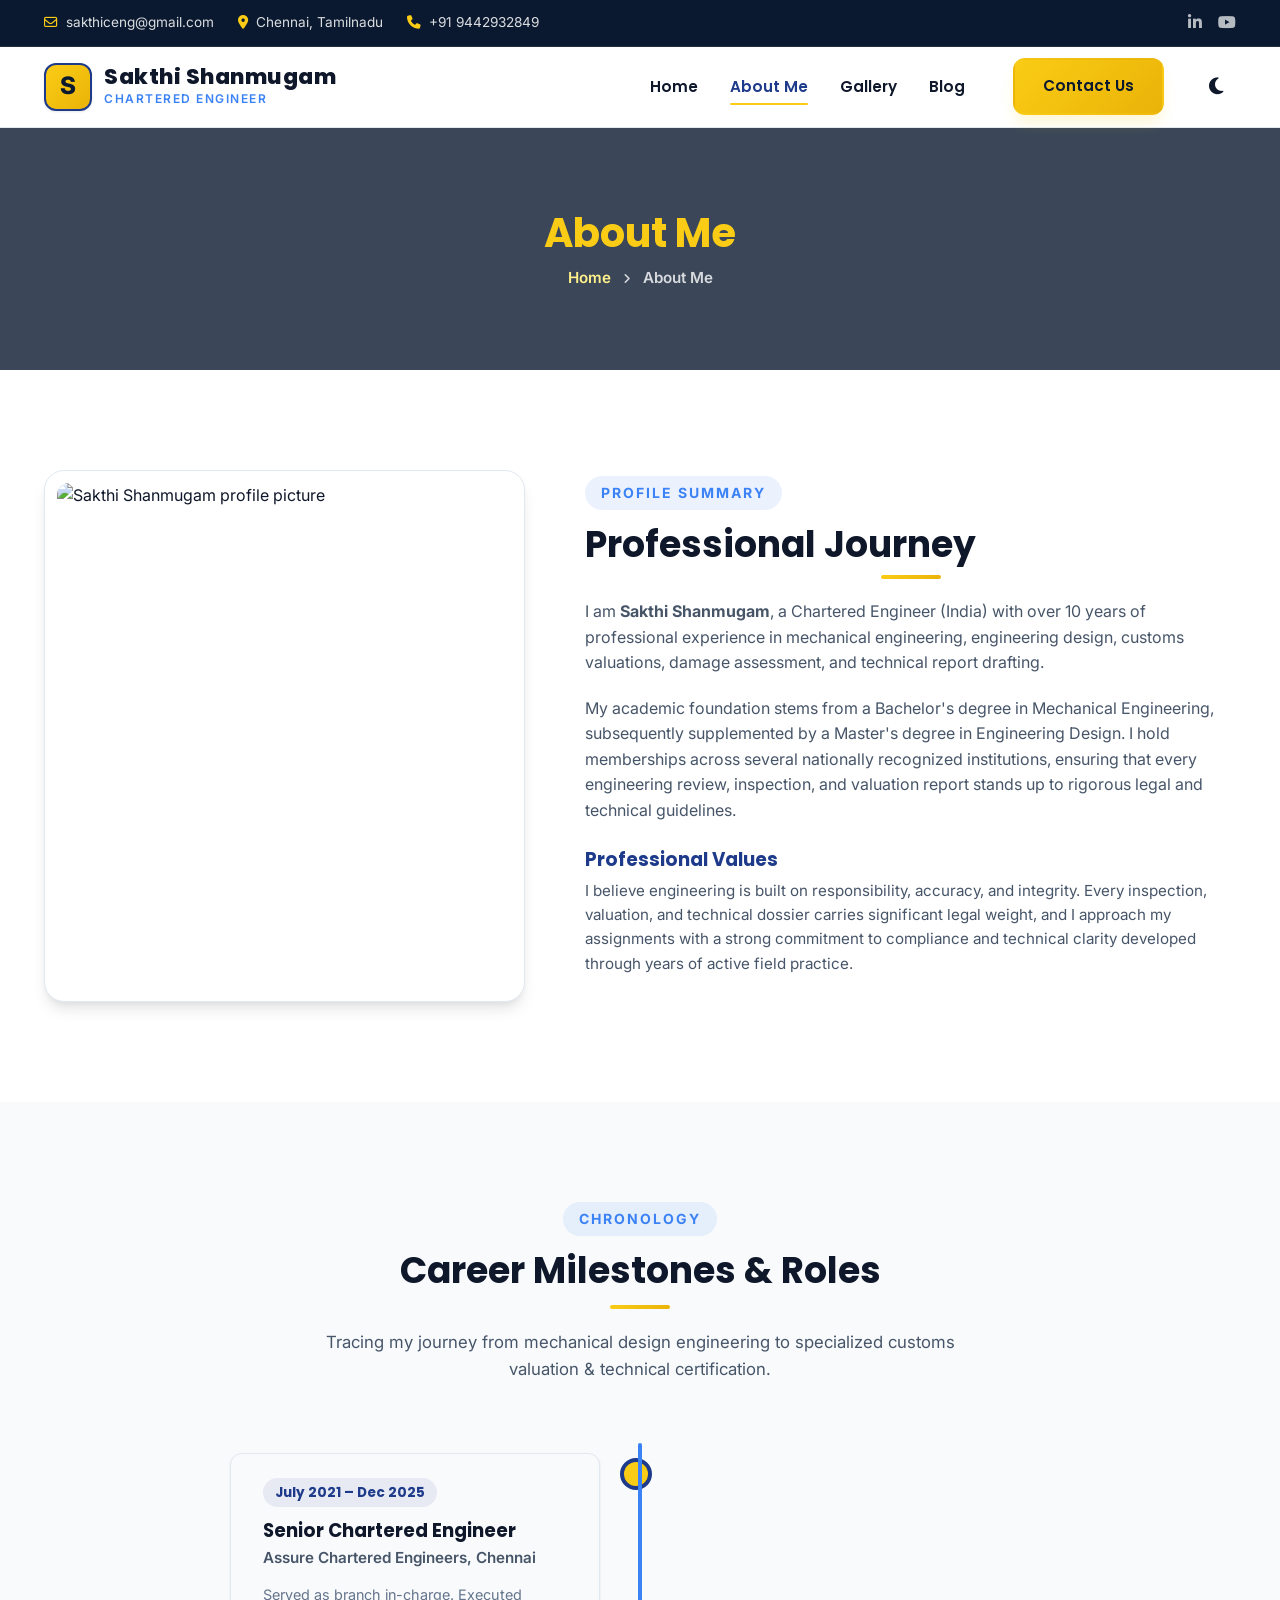
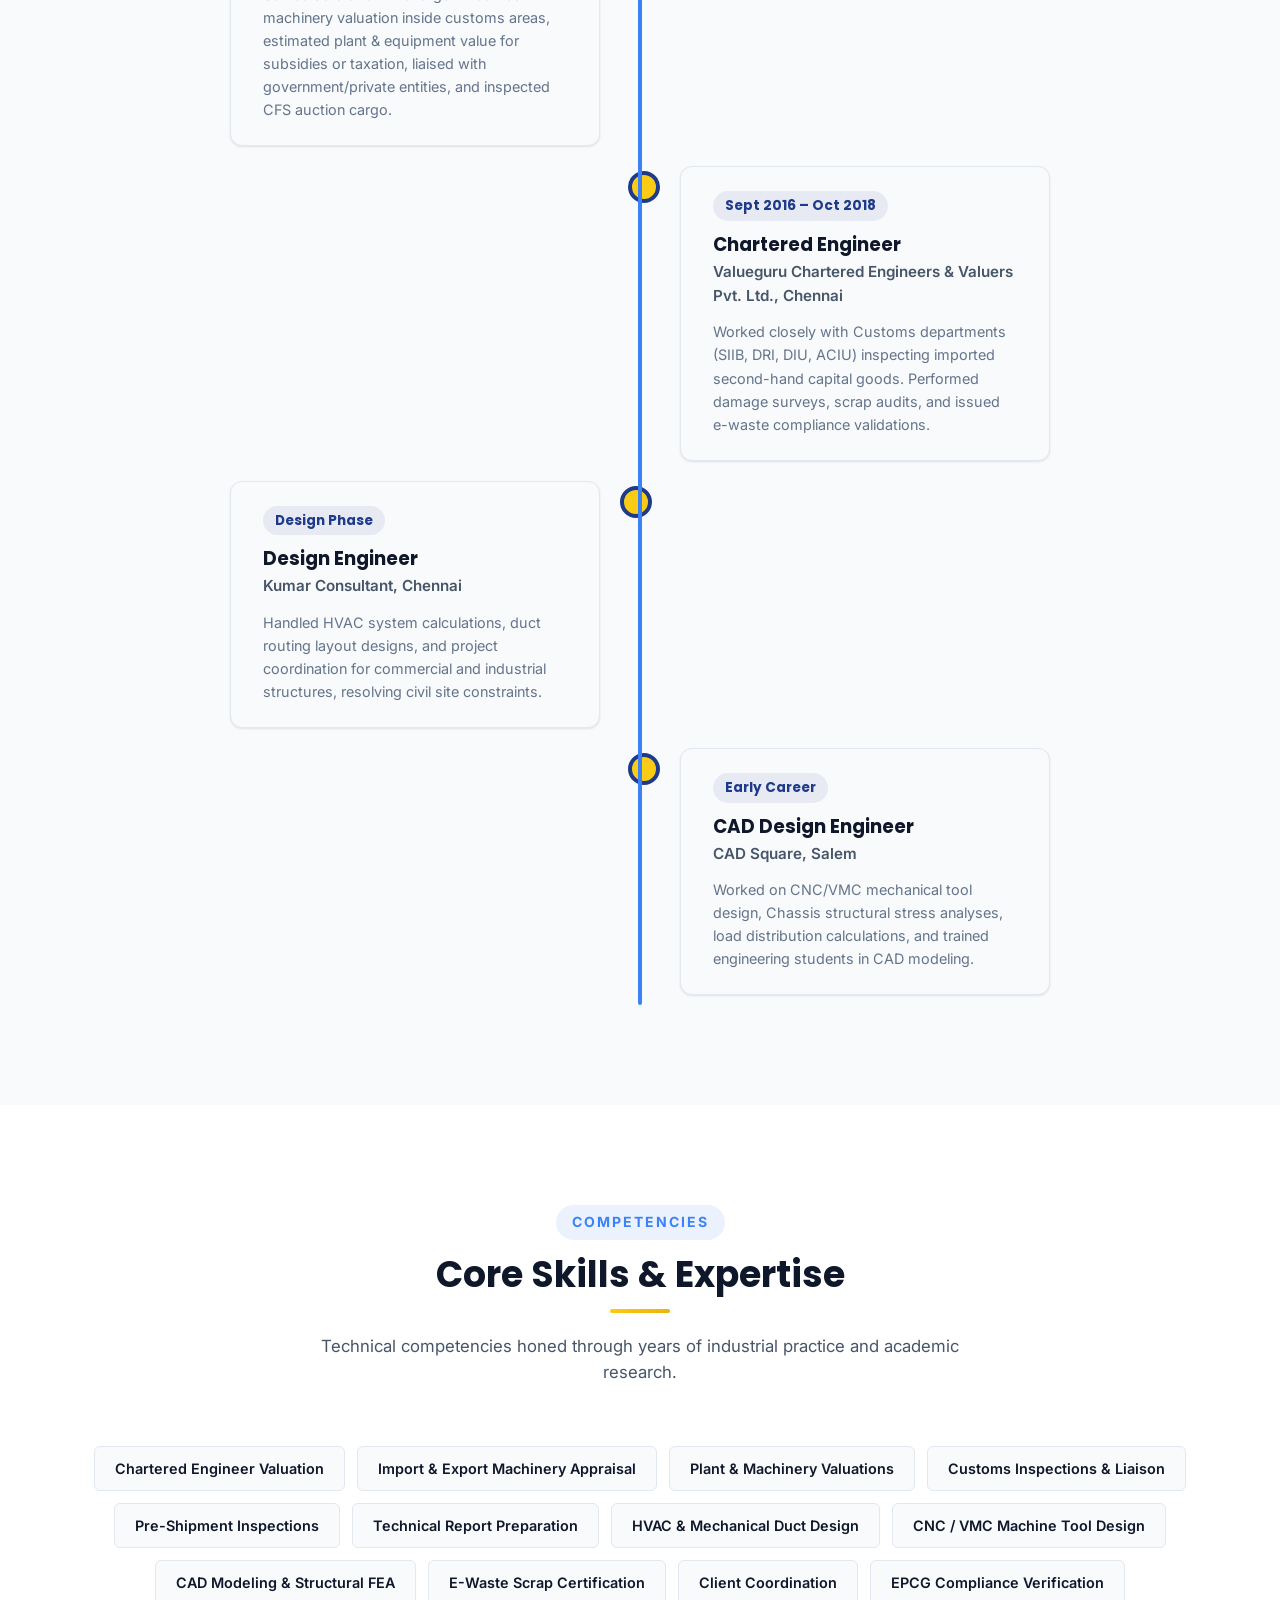
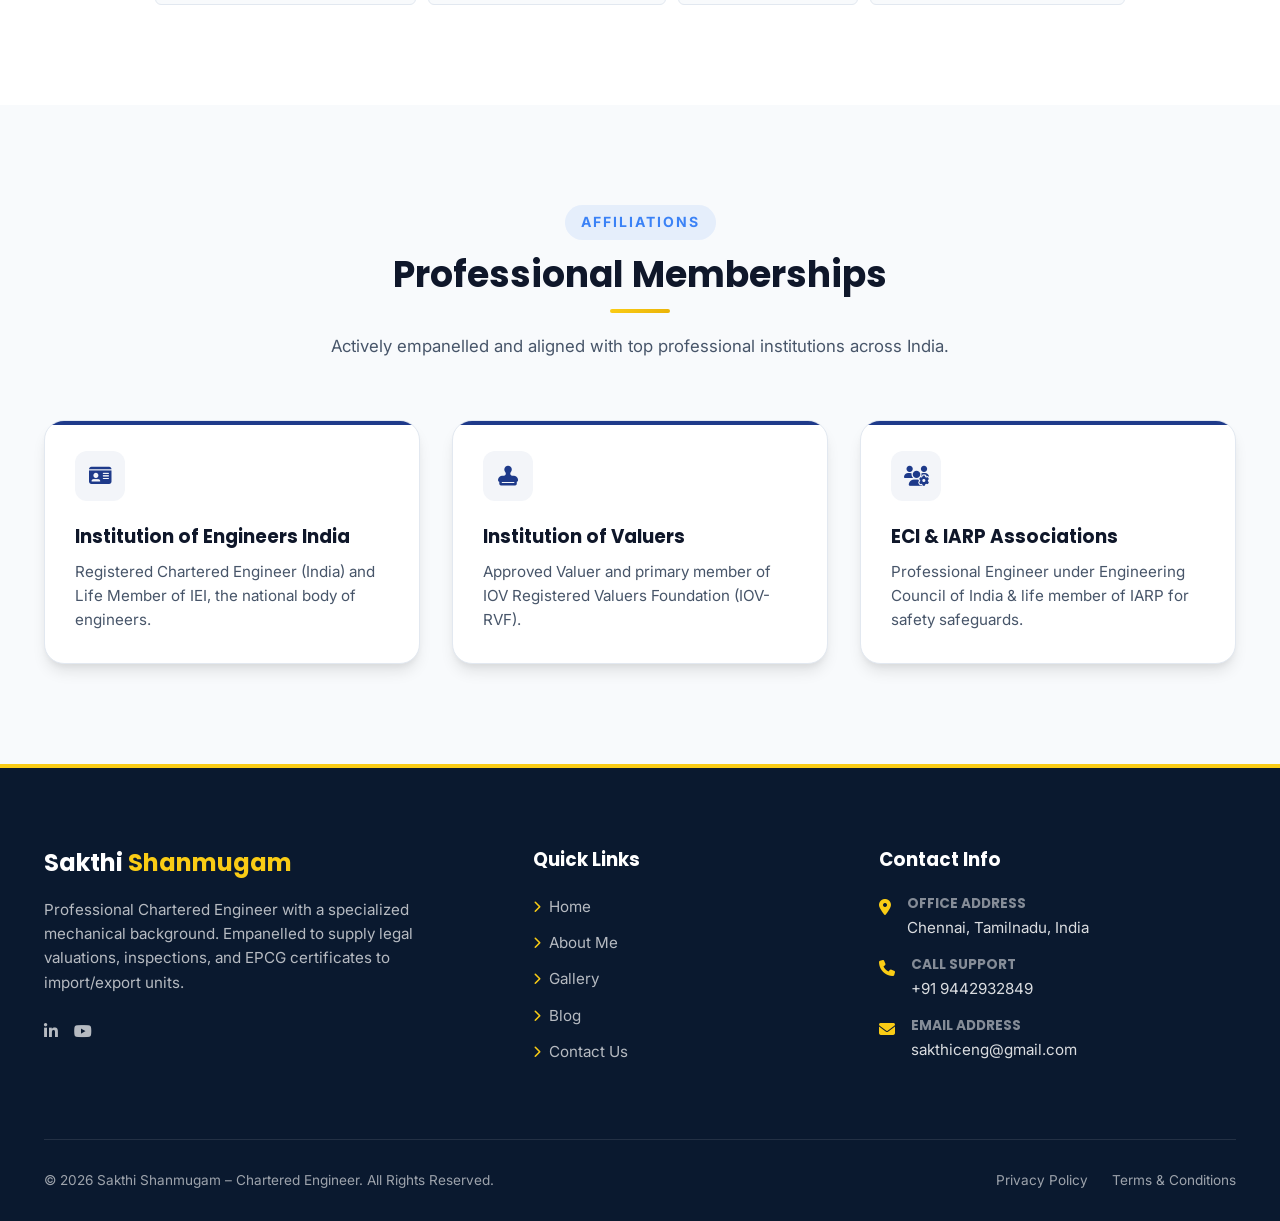
==== about.html @ da9d131b "Add files via upload" ====
<!DOCTYPE html>
<html lang="en">
<head>
    <meta charset="UTF-8">
    <meta name="viewport" content="width=device-width, initial-scale=1.0">
    <title>About Me - Sakthi Shanmugam | Chartered Engineer in Chennai</title>
    
    <!-- SEO Meta Tags -->
    <meta name="description" content="Learn more about Sakthi Shanmugam, a certified Chartered Engineer (India) in Chennai with over 10 years of experience in Mechanical Engineering, HVAC Design, and Machinery Valuations.">
    <meta name="keywords" content="Sakthi Shanmugam, Chartered Engineer Chennai, Valueguru Engineers, Assure Chartered Engineers, Machinery Valuation Profile">
    
    <!-- Google Fonts -->
    <link rel="preconnect" href="https://fonts.googleapis.com">
    <link rel="preconnect" href="https://fonts.gstatic.com" crossorigin>
    <link href="https://fonts.googleapis.com/css2?family=Inter:wght@300;400;500;600;700&family=Poppins:wght@400;500;600;700;800&display=swap" rel="stylesheet">
    
    <!-- FontAwesome -->
    <link rel="stylesheet" href="https://cdnjs.cloudflare.com/ajax/libs/font-awesome/6.4.0/css/all.min.css">
    
    <!-- Custom CSS -->
    <link rel="stylesheet" href="styles.css">    
    <!-- Theme Initializer (Prevents theme flashing on load) -->
    <script>
        (function() {
            const storedTheme = localStorage.getItem('theme') || (window.matchMedia('(prefers-color-scheme: dark)').matches ? 'dark' : 'light');
            document.documentElement.setAttribute('data-theme', storedTheme);
        })();
    </script>
</head>
<body>

    <!-- Header Top Info Bar -->
    <header class="header-top">
        <div class="container">
            <div class="top-info">
                <div class="top-info-item">
                    <i class="fa-regular fa-envelope"></i>
                    <a href="mailto:sakthiceng@gmail.com">sakthiceng@gmail.com</a>
                </div>
                <div class="top-info-item">
                    <i class="fa-solid fa-location-dot"></i>
                    <span>Chennai, Tamilnadu</span>
                </div>
                <div class="top-info-item">
                    <i class="fa-solid fa-phone"></i>
                    <a href="tel:+919442932849">+91 9442932849</a>
                </div>
            </div>
            <div class="top-social">
                <a href="#" class="top-social-link" aria-label="LinkedIn"><i class="fa-brands fa-linkedin-in"></i></a>
                <a href="#" class="top-social-link" aria-label="YouTube"><i class="fa-brands fa-youtube"></i></a>
            </div>
        </div>
    </header>

    <!-- Main Navigation Bar -->
    <nav class="navbar" id="navbar">
        <div class="container">
            <a href="index.html" class="logo">
                <div class="logo-icon-box">S</div>
                <div class="logo-text-group">
                    <span class="logo-text">Sakthi Shanmugam</span>
                    <span class="logo-sub">Chartered Engineer</span>
                </div>
            </a>
            
            <ul class="nav-menu">
                <li><a href="index.html" class="nav-link">Home</a></li>
                <li><a href="about.html" class="nav-link active">About Me</a></li>
                <li><a href="gallery.html" class="nav-link">Gallery</a></li>
                <li><a href="blog.html" class="nav-link">Blog</a></li>
                <li class="nav-cta"><a href="contact.html" class="btn btn-accent">Contact Us</a></li>
                <li>
                    <button class="theme-toggle-btn" aria-label="Toggle Theme">
                        <i class="fa-solid fa-moon"></i>
                    </button>
                </li>
            </ul>
            
            <button class="mobile-toggle" aria-label="Toggle Menu">
                <i class="fa-solid fa-bars"></i>
            </button>
        </div>
    </nav>

    <!-- Drawer Backdrop for Mobile Drawer Menu -->
    <div class="drawer-backdrop"></div>

    <!-- Mobile Drawer Menu Navigation -->
    <div class="mobile-nav-drawer">
        <div class="drawer-header">
            <div class="logo">
                <div class="logo-icon-box">S</div>
                <span class="logo-text">Sakthi</span>
            </div>
            <div style="display: flex; gap: 12px; align-items: center;">
                <button class="theme-toggle-btn" aria-label="Toggle Theme">
                    <i class="fa-solid fa-moon"></i>
                </button>
                <button class="drawer-close"><i class="fa-solid fa-xmark"></i></button>
            </div>
        </div>
        <ul class="mobile-menu-links">
            <li><a href="index.html" class="mobile-nav-link">Home</a></li>
            <li><a href="about.html" class="mobile-nav-link active">About Me</a></li>
            <li><a href="gallery.html" class="mobile-nav-link">Gallery</a></li>
            <li><a href="blog.html" class="mobile-nav-link">Blog</a></li>
        </ul>
        <div class="drawer-cta">
            <a href="contact.html" class="btn btn-accent" style="width: 100%;">Contact Us</a>
        </div>
    </div>

    <!-- Inner Page Header Banner -->
    <div class="breadcumb-area" style="background-image: linear-gradient(rgba(10, 25, 47, 0.8), rgba(10, 25, 47, 0.8)), url('https://balamurugan.in/new/wp-content/uploads/2026/04/Banner.png'); padding: 80px 0; background-size: cover; background-position: center; text-align: center; color: var(--color-bg-white);">
        <div class="container">
            <h2 style="font-size: 2.5rem; font-family: var(--font-heading); margin-bottom: 8px; color: var(--color-accent);">About Me</h2>
            <div class="breadcumb-inner" style="font-size: 0.95rem; font-weight: 600; color: rgba(255, 255, 255, 0.8);">
                <a href="index.html" style="color: var(--color-accent-light);">Home</a>
                <i class="fa-solid fa-angle-right" style="margin: 0 8px; font-size: 0.75rem;"></i>
                <span>About Me</span>
            </div>
        </div>
    </div>

    <!-- Detailed Intro Profile Section -->
    <section class="section">
        <div class="container">
            <div class="about-intro-grid">
                <div class="about-intro-image-frame reveal">
                    <img src="https://balamurugan.in/new/wp-content/uploads/2025/12/Sakthi-Shanmugan-Chartered-Engineer-About-Me.png" alt="Sakthi Shanmugam profile picture">
                </div>
                <div class="about-intro-content reveal reveal-delay-2">
                    <span class="section-subtitle">Profile Summary</span>
                    <h2 class="section-title" style="text-align: left; margin-left: 0; padding-bottom: 12px;">Professional Journey</h2>
                    <p>I am <strong>Sakthi Shanmugam</strong>, a Chartered Engineer (India) with over 10 years of professional experience in mechanical engineering, engineering design, customs valuations, damage assessment, and technical report drafting.</p>
                    <p>My academic foundation stems from a Bachelor's degree in Mechanical Engineering, subsequently supplemented by a Master's degree in Engineering Design. I hold memberships across several nationally recognized institutions, ensuring that every engineering review, inspection, and valuation report stands up to rigorous legal and technical guidelines.</p>
                    
                    <div style="margin-top: 24px;">
                        <h4 style="font-size: 1.15rem; color: var(--color-primary); margin-bottom: 8px;">Professional Values</h4>
                        <p style="font-size: 0.95rem; color: var(--color-text-muted);">I believe engineering is built on responsibility, accuracy, and integrity. Every inspection, valuation, and technical dossier carries significant legal weight, and I approach my assignments with a strong commitment to compliance and technical clarity developed through years of active field practice.</p>
                    </div>
                </div>
            </div>
        </div>
    </section>

    <!-- Professional Career Timeline -->
    <section class="section section-bg-light">
        <div class="container">
            <div class="section-header reveal">
                <span class="section-subtitle">Chronology</span>
                <h2 class="section-title">Career Milestones & Roles</h2>
                <p class="section-desc">Tracing my journey from mechanical design engineering to specialized customs valuation & technical certification.</p>
            </div>

            <div class="timeline">
                <!-- Timeline Item 1 -->
                <div class="timeline-item timeline-left reveal">
                    <div class="timeline-content">
                        <span class="timeline-date">July 2021 – Dec 2025</span>
                        <h3 class="timeline-role">Senior Chartered Engineer</h3>
                        <div class="timeline-company">Assure Chartered Engineers, Chennai</div>
                        <p class="timeline-desc">Served as branch in-charge. Executed machinery valuation inside customs areas, estimated plant & equipment value for subsidies or taxation, liaised with government/private entities, and inspected CFS auction cargo.</p>
                    </div>
                </div>

                <!-- Timeline Item 2 -->
                <div class="timeline-item timeline-right reveal reveal-delay-1">
                    <div class="timeline-content">
                        <span class="timeline-date">Sept 2016 – Oct 2018</span>
                        <h3 class="timeline-role">Chartered Engineer</h3>
                        <div class="timeline-company">Valueguru Chartered Engineers & Valuers Pvt. Ltd., Chennai</div>
                        <p class="timeline-desc">Worked closely with Customs departments (SIIB, DRI, DIU, ACIU) inspecting imported second-hand capital goods. Performed damage surveys, scrap audits, and issued e-waste compliance validations.</p>
                    </div>
                </div>

                <!-- Timeline Item 3 -->
                <div class="timeline-item timeline-left reveal reveal-delay-2">
                    <div class="timeline-content">
                        <span class="timeline-date">Design Phase</span>
                        <h3 class="timeline-role">Design Engineer</h3>
                        <div class="timeline-company">Kumar Consultant, Chennai</div>
                        <p class="timeline-desc">Handled HVAC system calculations, duct routing layout designs, and project coordination for commercial and industrial structures, resolving civil site constraints.</p>
                    </div>
                </div>

                <!-- Timeline Item 4 -->
                <div class="timeline-item timeline-right reveal reveal-delay-3">
                    <div class="timeline-content">
                        <span class="timeline-date">Early Career</span>
                        <h3 class="timeline-role">CAD Design Engineer</h3>
                        <div class="timeline-company">CAD Square, Salem</div>
                        <p class="timeline-desc">Worked on CNC/VMC mechanical tool design, Chassis structural stress analyses, load distribution calculations, and trained engineering students in CAD modeling.</p>
                    </div>
                </div>
            </div>
        </div>
    </section>

    <!-- Core Skills & Competencies -->
    <section class="section">
        <div class="container">
            <div class="section-header reveal">
                <span class="section-subtitle">Competencies</span>
                <h2 class="section-title">Core Skills & Expertise</h2>
                <p class="section-desc">Technical competencies honed through years of industrial practice and academic research.</p>
            </div>
            
            <div class="skills-grid reveal reveal-delay-1">
                <span class="skill-tag">Chartered Engineer Valuation</span>
                <span class="skill-tag">Import & Export Machinery Appraisal</span>
                <span class="skill-tag">Plant & Machinery Valuations</span>
                <span class="skill-tag">Customs Inspections & Liaison</span>
                <span class="skill-tag">Pre-Shipment Inspections</span>
                <span class="skill-tag">Technical Report Preparation</span>
                <span class="skill-tag">HVAC & Mechanical Duct Design</span>
                <span class="skill-tag">CNC / VMC Machine Tool Design</span>
                <span class="skill-tag">CAD Modeling & Structural FEA</span>
                <span class="skill-tag">E-Waste Scrap Certification</span>
                <span class="skill-tag">Client Coordination</span>
                <span class="skill-tag">EPCG Compliance Verification</span>
            </div>
        </div>
    </section>

    <!-- Memberships Section -->
    <section class="section section-bg-light">
        <div class="container">
            <div class="section-header reveal">
                <span class="section-subtitle">Affiliations</span>
                <h2 class="section-title">Professional Memberships</h2>
                <p class="section-desc">Actively empanelled and aligned with top professional institutions across India.</p>
            </div>

            <!-- Features Grid reused for memberships -->
            <div class="features-grid" style="margin-top: 0;">
                <div class="feature-card reveal" style="padding: 30px;">
                    <div class="feature-icon-box" style="width: 50px; height: 50px; font-size: 1.25rem;"><i class="fa-solid fa-id-card"></i></div>
                    <h3 class="feature-title" style="font-size: 1.15rem;">Institution of Engineers India</h3>
                    <p class="feature-desc">Registered Chartered Engineer (India) and Life Member of IEI, the national body of engineers.</p>
                </div>
                <div class="feature-card reveal reveal-delay-1" style="padding: 30px;">
                    <div class="feature-icon-box" style="width: 50px; height: 50px; font-size: 1.25rem;"><i class="fa-solid fa-stamp"></i></div>
                    <h3 class="feature-title" style="font-size: 1.15rem;">Institution of Valuers</h3>
                    <p class="feature-desc">Approved Valuer and primary member of IOV Registered Valuers Foundation (IOV-RVF).</p>
                </div>
                <div class="feature-card reveal reveal-delay-2" style="padding: 30px;">
                    <div class="feature-icon-box" style="width: 50px; height: 50px; font-size: 1.25rem;"><i class="fa-solid fa-users-gear"></i></div>
                    <h3 class="feature-title" style="font-size: 1.15rem;">ECI & IARP Associations</h3>
                    <p class="feature-desc">Professional Engineer under Engineering Council of India & life member of IARP for safety safeguards.</p>
                </div>
            </div>
        </div>
    </section>

    <!-- Footer -->
    <footer class="footer">
        <div class="container">
            <div class="footer-grid">
                <div class="footer-brand">
                    <h3>Sakthi <span>Shanmugam</span></h3>
                    <p>Professional Chartered Engineer with a specialized mechanical background. Empanelled to supply legal valuations, inspections, and EPCG certificates to import/export units.</p>
                    <div class="top-social">
                        <a href="#" class="top-social-link" aria-label="LinkedIn"><i class="fa-brands fa-linkedin-in"></i></a>
                        <a href="#" class="top-social-link" aria-label="YouTube"><i class="fa-brands fa-youtube"></i></a>
                    </div>
                </div>
                <div>
                    <h4 style="font-size: 1.15rem; color: var(--color-bg-white); margin-bottom: 24px;">Quick Links</h4>
                    <ul class="footer-links-list">
                        <li class="footer-link-item"><a href="index.html"><i class="fa-solid fa-chevron-right"></i> Home</a></li>
                        <li class="footer-link-item"><a href="about.html"><i class="fa-solid fa-chevron-right"></i> About Me</a></li>
                        <li class="footer-link-item"><a href="gallery.html"><i class="fa-solid fa-chevron-right"></i> Gallery</a></li>
                        <li class="footer-link-item"><a href="blog.html"><i class="fa-solid fa-chevron-right"></i> Blog</a></li>
                        <li class="footer-link-item"><a href="contact.html"><i class="fa-solid fa-chevron-right"></i> Contact Us</a></li>
                    </ul>
                </div>
                <div>
                    <h4 style="font-size: 1.15rem; color: var(--color-bg-white); margin-bottom: 24px;">Contact Info</h4>
                    <div class="footer-contact-item">
                        <i class="fa-solid fa-location-dot"></i>
                        <div class="footer-contact-details">
                            <h5>Office Address</h5>
                            <p>Chennai, Tamilnadu, India</p>
                        </div>
                    </div>
                    <div class="footer-contact-item">
                        <i class="fa-solid fa-phone"></i>
                        <div class="footer-contact-details">
                            <h5>Call Support</h5>
                            <p>+91 9442932849</p>
                        </div>
                    </div>
                    <div class="footer-contact-item">
                        <i class="fa-solid fa-envelope"></i>
                        <div class="footer-contact-details">
                            <h5>Email Address</h5>
                            <p>sakthiceng@gmail.com</p>
                        </div>
                    </div>
                </div>
            </div>
            
            <div class="footer-bottom">
                <p>&copy; 2026 Sakthi Shanmugam – Chartered Engineer. All Rights Reserved.</p>
                <ul class="footer-bottom-links">
                    <li><a href="#">Privacy Policy</a></li>
                    <li><a href="#">Terms & Conditions</a></li>
                </ul>
            </div>
        </div>
    </footer>

    <!-- Script File -->
    <script src="script.js"></script>
</body>
</html>
---- styles.css ----
/* ==========================================================================
   Sakthi Shanmugam - Chartered Engineer Website Stylesheet
   ========================================================================== */

/* Design Tokens & CSS Variables */
:root {
    /* Colors */
    --color-primary-dark: #0a192f;   /* Deep trust blue */
    --color-primary: #1e3a8a;        /* Royal blue */
    --color-primary-light: #3b82f6;  /* Electric blue */
    --color-accent: #facc15;         /* Vibrant Yellow/Gold */
    --color-accent-dark: #eab308;    /* Dark Gold */
    --color-accent-light: #fef08a;   /* Light Yellow */
    --color-bg-white: #ffffff;
    --color-bg-light: #f8fafc;       /* Slate 50 */
    --color-bg-alt: #f1f5f9;         /* Slate 100 */
    --color-text-dark: #0f172a;      /* Slate 900 */
    --color-text-muted: #475569;     /* Slate 600 */
    --color-text-light: #64748b;     /* Slate 500 */
    --color-border: #e2e8f0;          /* Slate 200 */
    
    /* Gradients */
    --grad-primary: linear-gradient(135deg, var(--color-primary) 0%, var(--color-primary-dark) 100%);
    --grad-accent: linear-gradient(135deg, var(--color-accent) 0%, var(--color-accent-dark) 100%);
    --grad-blue-yellow: linear-gradient(135deg, var(--color-primary) 0%, var(--color-primary-light) 50%, var(--color-accent) 100%);
    --grad-glass: rgba(255, 255, 255, 0.9);
    
    /* Shadows */
    --shadow-sm: 0 1px 3px rgba(0,0,0,0.05), 0 1px 2px rgba(0,0,0,0.05);
    --shadow-md: 0 4px 6px -1px rgba(0,0,0,0.08), 0 2px 4px -1px rgba(0,0,0,0.04);
    --shadow-lg: 0 10px 15px -3px rgba(0,0,0,0.1), 0 4px 6px -2px rgba(0,0,0,0.05);
    --shadow-xl: 0 20px 25px -5px rgba(0,0,0,0.1), 0 10px 10px -5px rgba(0,0,0,0.04);
    --shadow-accent: 0 10px 15px -3px rgba(250, 204, 21, 0.2);

    /* Fonts */
    --font-heading: 'Poppins', sans-serif;
    --font-body: 'Inter', sans-serif;
    
    /* Transitions */
    --transition-fast: 0.2s cubic-bezier(0.4, 0, 0.2, 1);
    --transition-normal: 0.3s cubic-bezier(0.4, 0, 0.2, 1);
    --transition-slow: 0.5s cubic-bezier(0.4, 0, 0.2, 1);
    
    /* Border Radius */
    --radius-sm: 6px;
    --radius-md: 12px;
    --radius-lg: 20px;
    --radius-full: 9999px;
}

/* Dark Theme (Navy Blue Base) */
[data-theme="dark"] {
    --color-bg-white: #0a192f;       /* Deep Navy background */
    --color-bg-light: #0d1e36;       /* Medium Navy */
    --color-bg-alt: #172a45;         /* Lighter Navy for cards */
    --color-text-dark: #f8fafc;      /* Crisp light text */
    --color-text-muted: #cbd5e1;     /* Slate 300 */
    --color-text-light: #94a3b8;     /* Slate 400 */
    --color-border: #1e293b;         /* Slate 800 */
    --grad-glass: rgba(10, 25, 47, 0.95);
    --shadow-md: 0 4px 6px -1px rgba(0,0,0,0.3), 0 2px 4px -1px rgba(0,0,0,0.2);
    --shadow-lg: 0 10px 15px -3px rgba(0,0,0,0.4), 0 4px 6px -2px rgba(0,0,0,0.3);
    --shadow-xl: 0 20px 25px -5px rgba(0,0,0,0.5), 0 10px 10px -5px rgba(0,0,0,0.4);
}

/* Base Reset & Typography */
* {
    margin: 0;
    padding: 0;
    box-sizing: border-box;
}

html {
    scroll-behavior: smooth;
    font-size: 16px;
    overflow-x: hidden;
    width: 100%;
    max-width: 100%;
}

body {
    font-family: var(--font-body);
    background-color: var(--color-bg-white);
    color: var(--color-text-dark);
    line-height: 1.6;
    overflow-x: hidden;
    width: 100%;
    max-width: 100%;
    position: relative;
    transition: background-color var(--transition-normal), color var(--transition-normal);
}

/* Theme Smooth Transitions */
section, .navbar, .feature-card, .service-card, .testimonial-card, .contact-info-card, .contact-form-panel, .timeline-content, .widget, .skill-tag, .filter-btn, .about-intro-image-frame, .hero-image-frame {
    transition: background-color var(--transition-normal), border-color var(--transition-normal), color var(--transition-normal), box-shadow var(--transition-normal), transform var(--transition-normal);
}

h1, h2, h3, h4, h5, h6 {
    font-family: var(--font-heading);
    font-weight: 700;
    line-height: 1.25;
}

a {
    text-decoration: none;
    color: inherit;
    transition: var(--transition-fast);
}

img {
    max-width: 100%;
    height: auto;
    display: block;
}

/* Custom Scrollbar */
::-webkit-scrollbar {
    width: 10px;
}
::-webkit-scrollbar-track {
    background: var(--color-bg-light);
}
::-webkit-scrollbar-thumb {
    background: var(--color-primary-light);
    border-radius: var(--radius-full);
}
::-webkit-scrollbar-thumb:hover {
    background: var(--color-primary);
}

/* Common Layout Components */
.section {
    padding: 100px 0;
    position: relative;
}

.section-bg-light {
    background-color: var(--color-bg-light);
}

.section-bg-dark {
    background: var(--grad-primary);
    color: #ffffff;
}

.container {
    width: 100%;
    max-width: 1240px;
    margin: 0 auto;
    padding: 0 24px;
}

/* Section Headers */
.section-header {
    text-align: center;
    max-width: 700px;
    margin: 0 auto 60px auto;
}

.section-subtitle {
    display: inline-block;
    font-size: 0.875rem;
    font-weight: 700;
    text-transform: uppercase;
    color: var(--color-primary-light);
    letter-spacing: 2px;
    margin-bottom: 12px;
    background: rgba(59, 130, 246, 0.1);
    padding: 6px 16px;
    border-radius: var(--radius-full);
}

.section-bg-dark .section-subtitle,
[data-theme="dark"] .section-subtitle {
    color: var(--color-accent);
    background: rgba(250, 204, 21, 0.1);
}

.section-title {
    font-size: 2.25rem;
    color: var(--color-text-dark);
    position: relative;
    padding-bottom: 16px;
    margin-bottom: 20px;
}

.section-bg-dark .section-title {
    color: #ffffff;
}

.section-title::after {
    content: '';
    position: absolute;
    bottom: 0;
    left: 50%;
    transform: translateX(-50%);
    width: 60px;
    height: 4px;
    background: var(--grad-accent);
    border-radius: var(--radius-full);
}

.section-desc {
    font-size: 1.05rem;
    color: var(--color-text-muted);
}

.section-bg-dark .section-desc {
    color: rgba(255, 255, 255, 0.85);
}

/* Buttons */
.btn {
    display: inline-flex;
    align-items: center;
    justify-content: center;
    font-family: var(--font-heading);
    font-weight: 600;
    font-size: 0.95rem;
    padding: 14px 28px;
    border-radius: var(--radius-md);
    cursor: pointer;
    transition: var(--transition-normal);
    border: 2px solid transparent;
    gap: 8px;
}

.btn-primary {
    background: var(--grad-primary);
    color: #ffffff;
    box-shadow: var(--shadow-md);
}

.btn-primary:hover {
    transform: translateY(-3px);
    box-shadow: 0 12px 20px -8px rgba(30, 58, 138, 0.4);
    border-color: var(--color-accent);
}

.btn-accent {
    background: var(--grad-accent);
    color: var(--color-primary-dark);
    box-shadow: var(--shadow-accent);
}

.btn-accent:hover {
    transform: translateY(-3px);
    box-shadow: 0 12px 20px -8px rgba(234, 179, 8, 0.6);
    background: var(--color-bg-white);
    color: var(--color-primary);
    border-color: var(--color-primary);
}

.btn-outline {
    background: transparent;
    color: var(--color-primary);
    border-color: var(--color-primary);
}

[data-theme="dark"] .btn-outline {
    color: var(--color-accent);
    border-color: var(--color-accent);
}

.btn-outline:hover {
    background: var(--color-primary);
    color: #ffffff;
    transform: translateY(-3px);
}

[data-theme="dark"] .btn-outline:hover {
    background: var(--color-accent);
    color: var(--color-primary-dark);
    border-color: var(--color-accent);
}

.btn-outline-white {
    background: transparent;
    color: #ffffff;
    border-color: #ffffff;
}

.btn-outline-white:hover {
    background: #ffffff;
    color: var(--color-primary);
    transform: translateY(-3px);
}

/* Header & Top Bar Navigation */
.header-top {
    background-color: var(--color-primary-dark);
    color: rgba(255, 255, 255, 0.9);
    padding: 10px 0;
    font-size: 0.85rem;
    border-bottom: 1px solid rgba(255, 255, 255, 0.1);
}

.header-top .container {
    display: flex;
    justify-content: space-between;
    align-items: center;
    flex-wrap: wrap;
    gap: 10px;
}

.top-info {
    display: flex;
    align-items: center;
    gap: 24px;
    flex-wrap: wrap;
}

.top-info-item {
    display: flex;
    align-items: center;
    gap: 8px;
    color: rgba(255, 255, 255, 0.85);
}

.top-info-item i {
    color: var(--color-accent);
}

.top-info-item a:hover {
    color: var(--color-accent);
}

.top-social {
    display: flex;
    gap: 16px;
}

.top-social-link {
    color: rgba(255, 255, 255, 0.7);
    font-size: 1rem;
}

.top-social-link:hover {
    color: var(--color-accent);
    transform: scale(1.15);
}

/* Navbar */
.navbar {
    position: sticky;
    top: 0;
    left: 0;
    width: 100%;
    z-index: 1000;
    background-color: var(--grad-glass);
    backdrop-filter: blur(10px);
    -webkit-backdrop-filter: blur(10px);
    border-bottom: 1px solid var(--color-border);
    transition: var(--transition-normal);
}

.navbar.sticky {
    padding: 8px 0;
    box-shadow: var(--shadow-md);
    background-color: var(--grad-glass);
    border-bottom: 1px solid var(--color-border);
}

[data-theme="dark"] .navbar.sticky {
    border-bottom: 1px solid rgba(250, 204, 21, 0.25);
}

.navbar .container {
    display: flex;
    justify-content: space-between;
    align-items: center;
    height: 80px;
    transition: var(--transition-normal);
}

.navbar.sticky .container {
    height: 70px;
}

/* Elegant CSS Logo */
.logo {
    display: flex;
    align-items: center;
    gap: 12px;
}

.logo-icon-box {
    width: 48px;
    height: 48px;
    background: var(--grad-accent);
    color: var(--color-primary-dark);
    display: flex;
    align-items: center;
    justify-content: center;
    border-radius: var(--radius-md);
    font-size: 1.5rem;
    font-weight: 800;
    box-shadow: var(--shadow-sm);
    border: 2px solid var(--color-primary);
}

.navbar.sticky .logo-icon-box {
    border-color: var(--color-accent);
}

.logo-text-group {
    display: flex;
    flex-direction: column;
}

.logo-text {
    font-family: var(--font-heading);
    font-size: 1.35rem;
    font-weight: 800;
    color: var(--color-text-dark);
    letter-spacing: 0.5px;
    line-height: 1.1;
}

/* Theme Toggle Button Style */
.theme-toggle-btn {
    background: transparent;
    border: none;
    cursor: pointer;
    font-size: 1.2rem;
    color: var(--color-text-dark);
    width: 40px;
    height: 40px;
    border-radius: var(--radius-full);
    display: inline-flex;
    align-items: center;
    justify-content: center;
    transition: var(--transition-normal);
}

.theme-toggle-btn:hover {
    background-color: var(--color-bg-light);
    color: var(--color-accent-dark);
    transform: rotate(15deg);
}

/* Sticky theme toggle overrides removed to allow natural theme inheritance */

.mobile-nav-drawer .theme-toggle-btn {
    color: #ffffff;
    border: 1px solid rgba(255,255,255,0.1);
}

.mobile-nav-drawer .theme-toggle-btn:hover {
    background-color: rgba(255, 255, 255, 0.1);
}

.logo-sub {
    font-size: 0.75rem;
    font-weight: 600;
    text-transform: uppercase;
    color: var(--color-primary-light);
    letter-spacing: 1.5px;
}

[data-theme="dark"] .logo-sub {
    color: var(--color-accent);
}

/* Nav Menu */
.nav-menu {
    display: flex;
    align-items: center;
    list-style: none;
    gap: 32px;
}

.nav-link {
    font-family: var(--font-heading);
    font-weight: 600;
    font-size: 0.95rem;
    color: var(--color-text-dark);
    position: relative;
    padding: 8px 0;
}

.nav-link::after {
    content: '';
    position: absolute;
    bottom: 0;
    left: 0;
    width: 0;
    height: 2px;
    background: var(--color-accent);
    transition: var(--transition-normal);
    border-radius: var(--radius-full);
}

.nav-link:hover {
    color: var(--color-primary-light);
}

.nav-link:hover::after,
.nav-link.active::after {
    width: 100%;
}

.nav-link.active {
    color: var(--color-primary);
}

[data-theme="dark"] .nav-link.active {
    color: var(--color-accent);
}

.nav-cta {
    margin-left: 16px;
}

/* Mobile Menu Toggle */
.mobile-toggle {
    display: none;
    background: transparent;
    border: none;
    cursor: pointer;
    font-size: 1.5rem;
    color: var(--color-text-dark);
}

/* Mobile Menu Overlay / Drawer */
.mobile-nav-drawer {
    position: fixed;
    top: 0;
    right: -100%;
    width: 300px;
    height: 100vh;
    background-color: var(--color-primary-dark);
    color: #ffffff;
    z-index: 2000;
    padding: 40px 24px;
    box-shadow: -10px 0 30px rgba(0,0,0,0.25);
    display: flex;
    flex-direction: column;
    gap: 40px;
    transition: var(--transition-normal);
}

.mobile-nav-drawer.open {
    right: 0;
}

.drawer-header {
    display: flex;
    justify-content: space-between;
    align-items: center;
}

.drawer-close {
    background: transparent;
    border: none;
    color: #ffffff;
    font-size: 1.75rem;
    cursor: pointer;
}

.drawer-close:hover {
    color: var(--color-accent);
}

.mobile-menu-links {
    display: flex;
    flex-direction: column;
    gap: 24px;
    list-style: none;
}

.mobile-nav-link {
    font-family: var(--font-heading);
    font-size: 1.15rem;
    font-weight: 600;
    padding: 8px 0;
    border-bottom: 1px solid rgba(255,255,255,0.05);
    display: block;
}

.mobile-nav-link:hover,
.mobile-nav-link.active {
    color: var(--color-accent);
    padding-left: 8px;
}

.drawer-cta {
    margin-top: auto;
}

.drawer-backdrop {
    position: fixed;
    top: 0;
    left: 0;
    width: 100vw;
    height: 100vh;
    background: rgba(0,0,0,0.5);
    z-index: 1999;
    opacity: 0;
    pointer-events: none;
    transition: var(--transition-normal);
    backdrop-filter: blur(2px);
}

.drawer-backdrop.open {
    opacity: 1;
    pointer-events: auto;
}

/* Hero Section */
.hero {
    min-height: calc(85vh - 80px);
    display: flex;
    align-items: center;
    background: radial-gradient(circle at 10% 20%, rgba(30, 58, 138, 0.05) 0%, var(--color-bg-white) 90%);
    padding: 80px 0;
    position: relative;
    overflow: hidden;
}

.hero::after {
    content: '';
    position: absolute;
    width: 600px;
    height: 600px;
    background: rgba(250, 204, 21, 0.04);
    border-radius: var(--radius-full);
    top: -200px;
    right: -100px;
    z-index: 0;
}

.hero-grid {
    display: grid;
    grid-template-columns: 1.1fr 0.9fr;
    gap: 60px;
    align-items: center;
    position: relative;
    z-index: 2;
}

.hero-content {
    display: flex;
    flex-direction: column;
    align-items: flex-start;
}

.hero-tagline {
    display: inline-flex;
    align-items: center;
    gap: 10px;
    background-color: rgba(250, 204, 21, 0.15);
    color: var(--color-primary-dark);
    font-weight: 700;
    font-size: 0.85rem;
    padding: 8px 18px;
    border-radius: var(--radius-full);
    margin-bottom: 24px;
    text-transform: uppercase;
    letter-spacing: 1px;
    border: 1px solid rgba(250, 204, 21, 0.3);
}

.hero-tagline i {
    color: var(--color-accent-dark);
    animation: pulse 2s infinite;
}

[data-theme="dark"] .hero-tagline {
    color: var(--color-accent) !important;
    background-color: rgba(250, 204, 21, 0.1) !important;
    border-color: rgba(250, 204, 21, 0.25) !important;
}

[data-theme="dark"] .hero-tagline i {
    color: var(--color-accent) !important;
}

.hero-title {
    font-size: 3rem;
    color: var(--color-text-dark);
    margin-bottom: 24px;
    line-height: 1.15;
}

.hero-title span {
    color: var(--color-primary);
    position: relative;
}

[data-theme="dark"] .hero-title span {
    color: var(--color-accent);
}

.hero-title span::after {
    content: '';
    position: absolute;
    bottom: 0px;
    left: 0;
    width: 100%;
    height: 8px;
    background-color: rgba(250, 204, 21, 0.45);
    z-index: -1;
    border-radius: var(--radius-sm);
}

.hero-desc {
    font-size: 1.1rem;
    color: var(--color-text-muted);
    margin-bottom: 40px;
    max-width: 580px;
}

.hero-btns {
    display: flex;
    gap: 16px;
    flex-wrap: wrap;
}

/* Interactive Hero Image Frame */
.hero-image-wrapper {
    position: relative;
    display: flex;
    justify-content: center;
    align-items: center;
}

.hero-image-bg-shape {
    position: absolute;
    width: 105%;
    height: 105%;
    background: var(--grad-primary);
    border-radius: 30% 70% 70% 30% / 30% 30% 70% 70%;
    transform: rotate(5deg);
    z-index: 1;
    animation: wave 12s ease-in-out infinite alternate;
}

.hero-image-frame {
    position: relative;
    z-index: 2;
    background-color: var(--color-bg-white);
    padding: 12px;
    border-radius: var(--radius-lg);
    box-shadow: var(--shadow-xl);
    border: 2px solid var(--color-border);
    transition: var(--transition-slow);
}

.hero-image-frame:hover {
    transform: translateY(-8px) rotate(-1deg);
    border-color: var(--color-accent);
}

.hero-image-frame img {
    border-radius: var(--radius-md);
    max-width: 440px;
    width: 100%;
    object-fit: cover;
    aspect-ratio: 1;
}

/* Stats Badges */
.hero-badge {
    position: absolute;
    background-color: var(--color-bg-white);
    padding: 16px 24px;
    border-radius: var(--radius-md);
    box-shadow: var(--shadow-lg);
    z-index: 3;
    display: flex;
    align-items: center;
    gap: 12px;
    border: 1px solid var(--color-border);
    transition: var(--transition-normal);
}

.hero-badge:hover {
    transform: scale(1.05);
}

.hero-badge-1 {
    bottom: -20px;
    left: -20px;
}

.hero-badge-2 {
    top: 40px;
    right: -20px;
}

.hero-badge-icon {
    width: 44px;
    height: 44px;
    background-color: rgba(250, 204, 21, 0.15);
    color: var(--color-accent-dark);
    border-radius: var(--radius-full);
    display: flex;
    align-items: center;
    justify-content: center;
    font-size: 1.25rem;
}

.hero-badge-1 .hero-badge-icon {
    background-color: rgba(59, 130, 246, 0.1);
    color: var(--color-primary-light);
}

.hero-badge-title {
    font-size: 1.15rem;
    font-weight: 800;
    color: var(--color-text-dark);
}

.hero-badge-subtitle {
    font-size: 0.75rem;
    font-weight: 600;
    color: var(--color-text-light);
    text-transform: uppercase;
}

/* Features/Key Points Grid */
.features-grid {
    display: grid;
    grid-template-columns: repeat(3, 1fr);
    gap: 32px;
    margin-top: -60px;
    position: relative;
    z-index: 5;
}

.feature-card {
    background-color: var(--color-bg-white);
    padding: 40px 32px;
    border-radius: var(--radius-lg);
    box-shadow: var(--shadow-lg);
    border: 1px solid var(--color-border);
    transition: var(--transition-normal);
    position: relative;
    overflow: hidden;
}

.feature-card::before {
    content: '';
    position: absolute;
    top: 0;
    left: 0;
    width: 100%;
    height: 4px;
    background: var(--color-primary);
    transition: var(--transition-normal);
}

.feature-card:hover::before {
    background: var(--grad-accent);
    height: 6px;
}

.feature-card:hover {
    transform: translateY(-10px);
    box-shadow: var(--shadow-xl);
    border-color: rgba(250, 204, 21, 0.3);
}

.feature-icon-box {
    width: 60px;
    height: 60px;
    background-color: rgba(30, 58, 138, 0.05);
    color: var(--color-primary);
    border-radius: var(--radius-md);
    display: flex;
    align-items: center;
    justify-content: center;
    font-size: 1.5rem;
    margin-bottom: 24px;
    transition: var(--transition-normal);
}

[data-theme="dark"] .feature-icon-box {
    background-color: rgba(59, 130, 246, 0.1);
    color: var(--color-primary-light);
}

.feature-card:hover .feature-icon-box {
    background-color: var(--color-accent);
    color: var(--color-primary-dark);
    transform: rotateY(180deg);
}

.feature-title {
    font-size: 1.25rem;
    color: var(--color-text-dark);
    margin-bottom: 12px;
}

.feature-desc {
    font-size: 0.95rem;
    color: var(--color-text-muted);
}

/* About Intro Section */
.about-intro-grid {
    display: grid;
    grid-template-columns: 0.85fr 1.15fr;
    gap: 60px;
    align-items: center;
}

.about-intro-image-frame {
    background-color: var(--color-bg-white);
    padding: 12px;
    border-radius: var(--radius-lg);
    box-shadow: var(--shadow-lg);
    border: 1px solid var(--color-border);
}

.about-intro-image-frame img {
    border-radius: var(--radius-md);
    width: 100%;
    object-fit: cover;
    aspect-ratio: 0.9;
}

.about-intro-content h3 {
    font-size: 1.75rem;
    color: var(--color-primary);
    margin-bottom: 16px;
}

[data-theme="dark"] .about-intro-content h3 {
    color: var(--color-primary-light);
}

.about-intro-content p {
    color: var(--color-text-muted);
    margin-bottom: 20px;
}

.about-intro-bullets {
    display: grid;
    grid-template-columns: repeat(2, 1fr);
    gap: 16px;
    margin: 32px 0;
}

.about-bullet-item {
    display: flex;
    align-items: center;
    gap: 12px;
    font-weight: 600;
    font-size: 0.95rem;
    color: var(--color-text-dark);
}

.about-bullet-item i {
    color: var(--color-accent-dark);
    font-size: 1.2rem;
}

/* Services Section Styling */
.services-grid {
    display: grid;
    grid-template-columns: repeat(3, 1fr);
    gap: 32px;
}

.service-card, .blog-card {
    background-color: var(--color-bg-white);
    border-radius: var(--radius-lg);
    overflow: hidden;
    box-shadow: var(--shadow-md);
    border: 1px solid var(--color-border);
    transition: var(--transition-normal);
    display: flex;
    flex-direction: column;
}

.service-card:hover, .blog-card:hover {
    transform: translateY(-8px);
    box-shadow: var(--shadow-xl);
    border-color: rgba(30, 58, 138, 0.15);
}

.service-image-box {
    position: relative;
    height: 220px;
    overflow: hidden;
    background-color: var(--color-primary-dark);
}

.service-image-box img {
    width: 100%;
    height: 100%;
    object-fit: cover;
    transition: var(--transition-slow);
    opacity: 0.85;
}

.service-card:hover .service-image-box img {
    transform: scale(1.08);
    opacity: 1;
}

.blog-image-box {
    position: relative;
    height: auto;
    overflow: hidden;
    background-color: transparent;
}

.blog-image-box img {
    width: 100%;
    height: auto;
    display: block;
    object-fit: contain;
    opacity: 0.95;
}

.blog-card:hover .blog-image-box img {
    transform: none;
    opacity: 1;
}

.service-card-tag, .blog-card-tag {
    position: absolute;
    bottom: 16px;
    left: 16px;
    background-color: var(--color-accent);
    color: var(--color-primary-dark);
    font-size: 0.75rem;
    font-weight: 700;
    text-transform: uppercase;
    padding: 6px 12px;
    border-radius: var(--radius-sm);
    letter-spacing: 0.5px;
    box-shadow: var(--shadow-sm);
}

.service-card-body, .blog-card-body {
    padding: 32px;
    flex-grow: 1;
    display: flex;
    flex-direction: column;
}

.service-card-title, .blog-card-title {
    font-size: 1.25rem;
    margin-bottom: 12px;
    color: var(--color-text-dark);
    transition: var(--transition-fast);
}

.service-card:hover .service-card-title, .blog-card:hover .blog-card-title {
    color: var(--color-primary);
}

[data-theme="dark"] .service-card:hover .service-card-title,
[data-theme="dark"] .blog-card:hover .blog-card-title {
    color: var(--color-accent);
}

.service-card-desc, .blog-card-desc {
    font-size: 0.95rem;
    color: var(--color-text-muted);
    margin-bottom: 24px;
    flex-grow: 1;
}

.service-card-footer, .blog-card-footer {
    display: flex;
    justify-content: space-between;
    align-items: center;
    padding-top: 20px;
    border-top: 1px solid var(--color-border);
}

.service-card-link, .blog-card-link {
    font-weight: 700;
    font-size: 0.9rem;
    color: var(--color-primary);
    display: flex;
    align-items: center;
    gap: 8px;
}

[data-theme="dark"] .service-card-link,
[data-theme="dark"] .blog-card-link {
    color: var(--color-accent);
}

.service-card-link i, .blog-card-link i {
    transition: var(--transition-fast);
}

.service-card:hover .service-card-link i,
.blog-card:hover .blog-card-link i {
    transform: translateX(4px);
    color: var(--color-accent-dark);
}

/* Process Section */
.process-grid {
    display: grid;
    grid-template-columns: repeat(3, 1fr);
    gap: 32px;
    position: relative;
}

/* Horizontal connecting lines on desktop */
.process-grid::after {
    content: '';
    position: absolute;
    top: 60px;
    left: 15%;
    width: 70%;
    height: 2px;
    background: dashed var(--color-border);
    z-index: 1;
}

.process-step {
    text-align: center;
    position: relative;
    z-index: 2;
}

.process-step-number {
    width: 60px;
    height: 60px;
    background: var(--grad-primary);
    color: #ffffff;
    font-size: 1.5rem;
    font-family: var(--font-heading);
    font-weight: 700;
    border-radius: var(--radius-full);
    display: flex;
    align-items: center;
    justify-content: center;
    margin: 0 auto 24px auto;
    border: 4px solid var(--color-bg-white);
    box-shadow: var(--shadow-md);
    transition: var(--transition-normal);
}

.process-step:hover .process-step-number {
    background: var(--grad-accent);
    color: var(--color-primary-dark);
    transform: scale(1.1);
    box-shadow: var(--shadow-accent);
}

.process-step-title {
    font-size: 1.15rem;
    margin-bottom: 12px;
    color: var(--color-text-dark);
}

.process-step-desc {
    font-size: 0.9rem;
    color: var(--color-text-muted);
    max-width: 280px;
    margin: 0 auto;
}

/* Testimonials Carousel Section */
.testimonials-grid {
    display: grid;
    grid-template-columns: repeat(3, 1fr);
    gap: 32px;
}

.testimonial-card {
    background-color: var(--color-bg-white);
    padding: 40px 32px;
    border-radius: var(--radius-lg);
    box-shadow: var(--shadow-md);
    border: 1px solid var(--color-border);
    transition: var(--transition-normal);
    display: flex;
    flex-direction: column;
}

.testimonial-card:hover {
    transform: translateY(-6px);
    box-shadow: var(--shadow-xl);
    border-color: rgba(250, 204, 21, 0.3);
}

.testimonial-stars {
    color: var(--color-accent-dark);
    margin-bottom: 20px;
    font-size: 0.9rem;
}

.testimonial-text {
    font-size: 1rem;
    color: var(--color-text-muted);
    font-style: italic;
    margin-bottom: 30px;
    flex-grow: 1;
    position: relative;
}

.testimonial-text::before {
    content: '“';
    font-family: var(--font-heading);
    font-size: 4rem;
    color: rgba(30, 58, 138, 0.08);
    position: absolute;
    top: -24px;
    left: -12px;
    line-height: 1;
}

.testimonial-user {
    display: flex;
    align-items: center;
    gap: 16px;
    border-top: 1px solid var(--color-border);
    padding-top: 20px;
}

.testimonial-avatar {
    width: 48px;
    height: 48px;
    background-color: var(--color-primary-light);
    color: #ffffff;
    font-family: var(--font-heading);
    font-weight: 700;
    display: flex;
    align-items: center;
    justify-content: center;
    border-radius: var(--radius-full);
}

.testimonial-user-info-name {
    font-weight: 700;
    font-size: 0.95rem;
    color: var(--color-text-dark);
}

.testimonial-user-info-role {
    font-size: 0.75rem;
    color: var(--color-text-light);
}

/* Call to Action banner */
.cta-banner {
    background: var(--grad-primary);
    border-radius: var(--radius-lg);
    padding: 60px 80px;
    display: flex;
    justify-content: space-between;
    align-items: center;
    position: relative;
    overflow: hidden;
    box-shadow: var(--shadow-xl);
}

.cta-banner::after {
    content: '';
    position: absolute;
    top: -50px;
    right: -50px;
    width: 200px;
    height: 200px;
    background: rgba(250, 204, 21, 0.05);
    border-radius: var(--radius-full);
}

.cta-banner-content {
    max-width: 600px;
    z-index: 2;
}

.cta-banner h2 {
    font-size: 2.25rem;
    color: #ffffff;
    margin-bottom: 16px;
}

.cta-banner p {
    color: rgba(255,255,255,0.85);
    font-size: 1.05rem;
}

.cta-banner-btn {
    z-index: 2;
    flex-shrink: 0;
}

/* Blog Archive & Sidebar Layout */
.blog-layout {
    display: grid;
    grid-template-columns: 2fr 1fr;
    gap: 48px;
}

.blog-posts-list {
    display: flex;
    flex-direction: column;
    gap: 40px;
}

.blog-large-card {
    background-color: var(--color-bg-white);
    border-radius: var(--radius-lg);
    overflow: hidden;
    box-shadow: var(--shadow-md);
    border: 1px solid var(--color-border);
    transition: var(--transition-normal);
}

.blog-large-card:hover {
    box-shadow: var(--shadow-xl);
}

.blog-large-image {
    height: auto;
    overflow: hidden;
    background-color: transparent;
}

.blog-large-image img {
    width: 100%;
    height: auto;
    display: block;
    object-fit: contain;
}

.blog-large-card:hover .blog-large-image img {
    transform: none;
}

.blog-large-body {
    padding: 40px;
}

.blog-meta {
    display: flex;
    gap: 24px;
    font-size: 0.85rem;
    color: var(--color-text-light);
    margin-bottom: 16px;
    text-transform: uppercase;
    letter-spacing: 0.5px;
}

.blog-meta-item {
    display: flex;
    align-items: center;
    gap: 8px;
}

.blog-meta-item i {
    color: var(--color-accent-dark);
}

.blog-large-title {
    font-size: 1.75rem;
    color: var(--color-text-dark);
    margin-bottom: 16px;
}

.blog-large-title a:hover {
    color: var(--color-primary);
}

[data-theme="dark"] .blog-large-title a:hover {
    color: var(--color-accent);
}

.blog-large-excerpt {
    color: var(--color-text-muted);
    margin-bottom: 24px;
    font-size: 1rem;
}

/* Sidebar Widgets */
.sidebar {
    display: flex;
    flex-direction: column;
    gap: 32px;
}

.widget {
    background-color: var(--color-bg-white);
    padding: 32px;
    border-radius: var(--radius-lg);
    box-shadow: var(--shadow-md);
    border: 1px solid var(--color-border);
}

.widget-title {
    font-size: 1.2rem;
    color: var(--color-text-dark);
    border-bottom: 2px solid var(--color-primary-light);
    padding-bottom: 12px;
    margin-bottom: 20px;
    position: relative;
}

.widget-title::after {
    content: '';
    position: absolute;
    bottom: -2px;
    left: 0;
    width: 40px;
    height: 2px;
    background-color: var(--color-accent);
}

/* Search Widget */
.search-form {
    display: flex;
    border: 1px solid var(--color-border);
    border-radius: var(--radius-md);
    overflow: hidden;
}

.search-input {
    width: 100%;
    border: none;
    padding: 14px 18px;
    font-family: var(--font-body);
    font-size: 0.95rem;
    color: var(--color-text-dark);
    outline: none;
}

.search-btn {
    background-color: var(--color-primary);
    color: #ffffff;
    border: none;
    padding: 0 20px;
    cursor: pointer;
    transition: var(--transition-fast);
}

.search-btn:hover {
    background-color: var(--color-accent-dark);
    color: var(--color-primary-dark);
}

/* Recent Posts List Widget */
.widget-posts-list {
    display: flex;
    flex-direction: column;
    gap: 16px;
    list-style: none;
}

.widget-post-item {
    display: flex;
    gap: 12px;
    align-items: center;
}

.widget-post-thumb {
    width: 64px;
    height: 64px;
    border-radius: var(--radius-sm);
    overflow: hidden;
    flex-shrink: 0;
    background-color: var(--color-primary-dark);
}

.widget-post-thumb img {
    width: 100%;
    height: 100%;
    object-fit: cover;
}

.widget-post-content {
    display: flex;
    flex-direction: column;
    gap: 4px;
}

.widget-post-title {
    font-size: 0.9rem;
    font-weight: 700;
    color: var(--color-text-dark);
    line-height: 1.3;
}

.widget-post-title:hover {
    color: var(--color-primary);
}

[data-theme="dark"] .widget-post-title:hover {
    color: var(--color-accent);
}

.widget-post-date {
    font-size: 0.75rem;
    color: var(--color-text-light);
}

/* About Page Specific Components */
.timeline {
    position: relative;
    max-width: 900px;
    margin: 0 auto;
}

.timeline::after {
    content: '';
    position: absolute;
    width: 4px;
    background-color: var(--color-primary-light);
    top: 0;
    bottom: 0;
    left: 50%;
    transform: translateX(-50%);
    border-radius: var(--radius-full);
}

.timeline-item {
    padding: 10px 40px;
    position: relative;
    background-color: inherit;
    width: 50%;
}

.timeline-item::after {
    content: '';
    position: absolute;
    width: 24px;
    height: 24px;
    right: -12px;
    background-color: var(--color-accent);
    border: 4px solid var(--color-primary);
    top: 15px;
    border-radius: var(--radius-full);
    z-index: 1;
    transition: var(--transition-normal);
}

.timeline-item:hover::after {
    background-color: var(--color-bg-white);
    transform: scale(1.2);
}

.timeline-left {
    left: 0;
}

.timeline-right {
    left: 50%;
}

.timeline-right::after {
    left: -12px;
}

.timeline-content {
    padding: 24px 32px;
    background-color: var(--color-bg-light);
    position: relative;
    border-radius: var(--radius-md);
    border: 1px solid var(--color-border);
    box-shadow: var(--shadow-sm);
    transition: var(--transition-normal);
}

.timeline-item:hover .timeline-content {
    transform: translateY(-4px);
    box-shadow: var(--shadow-md);
    border-color: rgba(250, 204, 21, 0.5);
}

.timeline-date {
    font-family: var(--font-heading);
    font-size: 0.85rem;
    font-weight: 700;
    color: var(--color-primary);
    background-color: rgba(30, 58, 138, 0.08);
    padding: 4px 12px;
    border-radius: var(--radius-full);
    display: inline-block;
    margin-bottom: 12px;
}

[data-theme="dark"] .timeline-date {
    color: var(--color-accent);
    background-color: rgba(250, 204, 21, 0.15);
}

.timeline-role {
    font-size: 1.15rem;
    color: var(--color-text-dark);
    margin-bottom: 4px;
}

.timeline-company {
    font-size: 0.95rem;
    font-weight: 600;
    color: var(--color-text-muted);
    margin-bottom: 12px;
}

.timeline-desc {
    font-size: 0.9rem;
    color: var(--color-text-light);
}

/* Skills/Expertise Badges Grid */
.skills-grid {
    display: flex;
    flex-wrap: wrap;
    gap: 12px;
    justify-content: center;
}

.skill-tag {
    background-color: var(--color-bg-light);
    color: var(--color-text-dark);
    font-weight: 600;
    font-size: 0.9rem;
    padding: 10px 20px;
    border-radius: var(--radius-sm);
    border: 1px solid var(--color-border);
    transition: var(--transition-fast);
}

.skill-tag:hover {
    background-color: var(--color-primary-light);
    color: #ffffff;
    border-color: var(--color-primary-light);
    transform: translateY(-2px);
}

/* Gallery Grid & Lightbox Styling */
.gallery-filter-menu {
    display: flex;
    justify-content: center;
    gap: 12px;
    margin-bottom: 48px;
    flex-wrap: wrap;
}

.filter-btn {
    background-color: var(--color-bg-light);
    border: 1px solid var(--color-border);
    padding: 10px 24px;
    font-family: var(--font-heading);
    font-weight: 600;
    font-size: 0.9rem;
    border-radius: var(--radius-sm);
    cursor: pointer;
    transition: var(--transition-normal);
}

.filter-btn:hover,
.filter-btn.active {
    background-color: var(--color-primary);
    color: #ffffff;
    border-color: var(--color-primary);
}

.gallery-grid {
    display: grid;
    grid-template-columns: repeat(4, 1fr);
    gap: 24px;
}

.gallery-item {
    position: relative;
    border-radius: var(--radius-md);
    overflow: hidden;
    height: 250px;
    box-shadow: var(--shadow-sm);
    border: 1px solid var(--color-border);
    cursor: pointer;
}

.gallery-item img {
    width: 100%;
    height: 100%;
    object-fit: cover;
    transition: var(--transition-slow);
}

.gallery-overlay {
    position: absolute;
    top: 0;
    left: 0;
    width: 100%;
    height: 100%;
    background: linear-gradient(to top, rgba(10,25,47,0.9) 0%, rgba(30,58,138,0.2) 100%);
    display: flex;
    flex-direction: column;
    justify-content: flex-end;
    padding: 20px;
    opacity: 0;
    transition: var(--transition-normal);
}

.gallery-item:hover img {
    transform: scale(1.08);
}

.gallery-item:hover .gallery-overlay {
    opacity: 1;
}

.gallery-title {
    color: #ffffff;
    font-size: 1rem;
    font-weight: 700;
    margin-bottom: 4px;
    transform: translateY(10px);
    transition: var(--transition-normal);
}

.gallery-category {
    color: var(--color-accent);
    font-size: 0.75rem;
    text-transform: uppercase;
    font-weight: 700;
    transform: translateY(10px);
    transition: var(--transition-normal);
    transition-delay: 0.05s;
}

.gallery-item:hover .gallery-title,
.gallery-item:hover .gallery-category {
    transform: translateY(0);
}

/* Lightbox Modal */
.lightbox-modal {
    position: fixed;
    top: 0;
    left: 0;
    width: 100vw;
    height: 100vh;
    background-color: rgba(10, 25, 47, 0.95);
    z-index: 3000;
    display: flex;
    align-items: center;
    justify-content: center;
    opacity: 0;
    pointer-events: none;
    transition: var(--transition-normal);
}

.lightbox-modal.open {
    opacity: 1;
    pointer-events: auto;
}

.lightbox-content {
    position: relative;
    max-width: 90%;
    max-height: 85%;
}

.lightbox-image {
    max-width: 100%;
    max-height: 80vh;
    border-radius: var(--radius-sm);
    box-shadow: var(--shadow-xl);
    border: 4px solid rgba(255,255,255,0.1);
}

.lightbox-caption {
    color: #ffffff;
    text-align: center;
    margin-top: 16px;
    font-family: var(--font-heading);
    font-size: 1.1rem;
}

.lightbox-close {
    position: absolute;
    top: -40px;
    right: 0;
    background: transparent;
    border: none;
    color: #ffffff;
    font-size: 2rem;
    cursor: pointer;
}

.lightbox-close:hover {
    color: var(--color-accent);
}

/* Contact Page Form & Card Splits */
.contact-grid {
    display: grid;
    grid-template-columns: 0.8fr 1.2fr;
    gap: 48px;
}

.contact-info-panel {
    display: flex;
    flex-direction: column;
    gap: 24px;
}

.contact-info-card {
    background-color: var(--color-bg-white);
    padding: 30px;
    border-radius: var(--radius-md);
    box-shadow: var(--shadow-md);
    border: 1px solid var(--color-border);
    display: flex;
    gap: 20px;
    align-items: flex-start;
    transition: var(--transition-normal);
}

.contact-info-card:hover {
    transform: translateY(-4px);
    box-shadow: var(--shadow-lg);
    border-color: rgba(30, 58, 138, 0.15);
}

.contact-icon {
    width: 50px;
    height: 50px;
    background-color: rgba(30, 58, 138, 0.08);
    color: var(--color-primary);
    border-radius: var(--radius-full);
    display: flex;
    align-items: center;
    justify-content: center;
    font-size: 1.25rem;
    flex-shrink: 0;
}

[data-theme="dark"] .contact-icon {
    background-color: rgba(250, 204, 21, 0.15);
    color: var(--color-accent);
}

.contact-info-details h4 {
    font-size: 1.05rem;
    color: var(--color-text-dark);
    margin-bottom: 6px;
}

.contact-info-details p,
.contact-info-details a {
    font-size: 0.95rem;
    color: var(--color-text-muted);
}

.contact-info-details a:hover {
    color: var(--color-primary-light);
}

/* Form Styling */
.contact-form-panel {
    background-color: var(--color-bg-white);
    padding: 48px;
    border-radius: var(--radius-lg);
    box-shadow: var(--shadow-lg);
    border: 1px solid var(--color-border);
}

.form-title {
    font-size: 1.5rem;
    color: var(--color-text-dark);
    margin-bottom: 8px;
}

.form-subtitle {
    font-size: 0.9rem;
    color: var(--color-text-light);
    margin-bottom: 32px;
}

.form-row {
    display: grid;
    grid-template-columns: repeat(2, 1fr);
    gap: 24px;
    margin-bottom: 24px;
}

.form-group {
    display: flex;
    flex-direction: column;
    gap: 8px;
}

.form-group-full {
    grid-column: span 2;
}

.form-label {
    font-size: 0.85rem;
    font-weight: 700;
    text-transform: uppercase;
    color: var(--color-text-dark);
    letter-spacing: 0.5px;
}

.form-input {
    border: 1px solid var(--color-border);
    border-radius: var(--radius-sm);
    padding: 14px 18px;
    font-family: var(--font-body);
    font-size: 0.95rem;
    color: var(--color-text-dark);
    outline: none;
    transition: var(--transition-fast);
}

.form-input:focus {
    border-color: var(--color-primary-light);
    box-shadow: 0 0 0 3px rgba(59, 130, 246, 0.15);
}

textarea.form-input {
    resize: vertical;
    min-height: 120px;
}

/* Footer Section */
.footer {
    background-color: var(--color-primary-dark);
    color: rgba(255, 255, 255, 0.8);
    padding: 80px 0 30px 0;
    border-top: 4px solid var(--color-accent);
}

.footer-grid {
    display: grid;
    grid-template-columns: 1.2fr 0.8fr 1fr;
    gap: 60px;
    margin-bottom: 60px;
}

.footer-brand h3 {
    font-size: 1.5rem;
    color: #ffffff;
    margin-bottom: 20px;
}

.footer-brand h3 span {
    color: var(--color-accent);
}

.footer-brand p {
    color: rgba(255, 255, 255, 0.7);
    margin-bottom: 24px;
    font-size: 0.95rem;
}

.footer-links-list {
    list-style: none;
    display: flex;
    flex-direction: column;
    gap: 12px;
}

.footer-link-item a {
    color: rgba(255, 255, 255, 0.7);
    font-size: 0.95rem;
    display: flex;
    align-items: center;
    gap: 8px;
}

.footer-link-item a i {
    color: var(--color-accent);
    font-size: 0.75rem;
    transition: var(--transition-fast);
}

.footer-link-item a:hover {
    color: var(--color-accent);
    padding-left: 6px;
}

.footer-link-item a:hover i {
    color: #ffffff;
}

.footer-contact-item {
    display: flex;
    gap: 16px;
    align-items: flex-start;
    margin-bottom: 16px;
}

.footer-contact-item i {
    color: var(--color-accent);
    margin-top: 4px;
}

.footer-contact-details h5 {
    font-size: 0.85rem;
    font-weight: 700;
    text-transform: uppercase;
    color: rgba(255, 255, 255, 0.5);
    margin-bottom: 4px;
}

.footer-contact-details p {
    color: rgba(255, 255, 255, 0.85);
    font-size: 0.95rem;
}

.footer-bottom {
    border-top: 1px solid rgba(255, 255, 255, 0.1);
    padding-top: 30px;
    display: flex;
    justify-content: space-between;
    align-items: center;
    flex-wrap: wrap;
    gap: 16px;
    font-size: 0.85rem;
    color: rgba(255, 255, 255, 0.6);
}

.footer-bottom-links {
    display: flex;
    gap: 24px;
    list-style: none;
}

.footer-bottom-links a:hover {
    color: var(--color-accent);
}

/* Animations */
@keyframes wave {
    0% { border-radius: 30% 70% 70% 30% / 30% 30% 70% 70%; transform: rotate(5deg); }
    100% { border-radius: 70% 30% 30% 70% / 70% 70% 30% 30%; transform: rotate(-5deg); }
}

@keyframes pulse {
    0% { transform: scale(1); opacity: 1; }
    50% { transform: scale(1.1); opacity: 0.7; }
    100% { transform: scale(1); opacity: 1; }
}


/* ==========================================================================
   Responsive Media Queries
   ========================================================================== */

@media (max-width: 1024px) {
    .hero-grid {
        grid-template-columns: 1fr;
        gap: 80px;
        text-align: center;
    }
    
    .hero-content {
        align-items: center;
    }
    
    .hero-desc {
        margin-left: auto;
        margin-right: auto;
    }
    
    .hero-btns {
        justify-content: center;
    }
    
    .features-grid {
        grid-template-columns: 1fr;
        margin-top: 40px;
    }
    
    .services-grid {
        grid-template-columns: repeat(2, 1fr);
    }
    
    .testimonials-grid {
        grid-template-columns: repeat(2, 1fr);
    }
    
    .blog-layout {
        grid-template-columns: 1fr;
    }
    
    .contact-grid {
        grid-template-columns: 1fr;
    }
    
    .timeline::after {
        left: 31px;
    }
    
    .timeline-item {
        width: 100%;
        padding-left: 70px;
        padding-right: 25px;
    }
    
    .timeline-item::after {
        left: 20px;
        right: auto;
    }
    
    .timeline-right {
        left: 0%;
    }
}

@media (max-width: 768px) {
    /* Hide other things in top bar header and show only phone number */
    .header-top {
        padding: 6px 0;
    }
    .header-top .top-info {
        justify-content: center;
        width: 100%;
    }
    .header-top .top-info-item {
        display: none !important;
    }
    .header-top .top-info-item:last-child {
        display: flex !important;
        margin: 0 auto;
        justify-content: center;
    }
    .header-top .top-social {
        display: none !important;
    }

    /* Reduce vertical paddings and margins to remove empty spaces */
    .section {
        padding: 45px 0;
    }
    .hero {
        padding: 45px 0;
        min-height: auto;
    }
    .section-header {
        margin-bottom: 30px;
    }
    .breadcumb-area {
        padding: 45px 0;
    }

    .nav-menu {
        display: none;
    }
    
    .mobile-toggle {
        display: block;
    }
    
    .about-intro-grid {
        grid-template-columns: 1fr;
    }
    
    .services-grid {
        grid-template-columns: 1fr;
    }
    
    .testimonials-grid {
        grid-template-columns: 1fr;
    }
    
    .process-grid {
        grid-template-columns: 1fr;
    }
    
    .process-grid::after {
        display: none;
    }
    
    .cta-banner {
        padding: 40px 30px;
        flex-direction: column;
        text-align: center;
        gap: 30px;
    }
    
    .footer-grid {
        grid-template-columns: 1fr;
        gap: 40px;
    }
    
    .gallery-grid {
        grid-template-columns: repeat(2, 1fr);
    }
    
    .form-row {
        grid-template-columns: 1fr;
    }
    
    .form-group-full {
        grid-column: span 1;
    }
    
    .hero-title {
        font-size: 2.25rem;
    }
}

@media (max-width: 480px) {
    .gallery-grid {
        grid-template-columns: 1fr;
    }
    
    .hero-badge {
        display: none; /* Hide floating badges on very small phones to avoid layout breakage */
    }
}

/* ==========================================================================
   Single Blog Post Styles (Super Blog Style)
   ========================================================================== */
.blog-single-title {
    font-size: 2.25rem;
    color: var(--color-text-dark);
    margin-bottom: 24px;
    line-height: 1.25;
}

.blog-single-content p {
    font-size: 1.05rem;
    color: var(--color-text-muted);
    line-height: 1.8;
    margin-bottom: 24px;
}

.blog-single-content h2 {
    font-size: 1.6rem;
    color: var(--color-text-dark);
    margin-top: 40px;
    margin-bottom: 20px;
    font-family: var(--font-heading);
}

.blog-single-content h3 {
    font-size: 1.3rem;
    color: var(--color-text-dark);
    margin-top: 30px;
    margin-bottom: 16px;
    font-family: var(--font-heading);
}

.blog-single-content ul {
    margin-bottom: 24px;
    padding-left: 0;
    list-style: none;
}

.blog-single-content li {
    position: relative;
    font-size: 1.05rem;
    color: var(--color-text-muted);
    line-height: 1.8;
    margin-bottom: 12px;
    padding-left: 28px;
}

.blog-single-content li::before {
    content: '\f00c';
    font-family: 'Font Awesome 6 Free';
    font-weight: 900;
    position: absolute;
    left: 0;
    top: 3px;
    color: var(--color-accent-dark);
    font-size: 0.95rem;
}

.blog-share-box {
    display: flex;
    align-items: center;
    justify-content: space-between;
    padding-top: 30px;
    margin-top: 40px;
    border-top: 1px solid var(--color-border);
    flex-wrap: wrap;
    gap: 16px;
}

.blog-share-box span {
    font-weight: 700;
    font-size: 0.95rem;
    color: var(--color-text-dark);
}

.share-icons {
    display: flex;
    gap: 12px;
}

.share-icons a {
    width: 40px;
    height: 40px;
    border-radius: var(--radius-full);
    background-color: var(--color-bg-light);
    color: var(--color-text-dark);
    display: flex;
    align-items: center;
    justify-content: center;
    transition: var(--transition-fast);
    border: 1px solid var(--color-border);
}

.share-icons a:hover {
    background-color: var(--color-primary);
    color: #ffffff;
    border-color: var(--color-primary);
    transform: translateY(-3px);
}

[data-theme="dark"] .share-icons a:hover {
    background-color: var(--color-accent);
    color: var(--color-primary-dark);
    border-color: var(--color-accent);
}

/* Sidebar Bio Widget */
.widget-bio {
    text-align: center;
}

.widget-bio-avatar {
    width: 100px;
    height: 100px;
    border-radius: var(--radius-full);
    overflow: hidden;
    margin: 0 auto 20px auto;
    border: 3px solid var(--color-accent);
    box-shadow: var(--shadow-md);
}

.widget-bio-avatar img {
    width: 100%;
    height: 100%;
    object-fit: cover;
}

.widget-bio-name {
    font-size: 1.15rem;
    color: var(--color-text-dark);
    font-weight: 700;
    margin-bottom: 4px;
}

.widget-bio-role {
    font-size: 0.8rem;
    color: var(--color-primary-light);
    text-transform: uppercase;
    letter-spacing: 1px;
    font-weight: 700;
    margin-bottom: 12px;
}

[data-theme="dark"] .widget-bio-role {
    color: var(--color-accent);
}

.widget-bio-desc {
    font-size: 0.9rem;
    color: var(--color-text-muted);
    line-height: 1.6;
    margin-bottom: 16px;
}

.widget-bio-social {
    display: flex;
    justify-content: center;
    gap: 12px;
}

.widget-bio-social a {
    color: var(--color-text-light);
    font-size: 1.05rem;
    transition: var(--transition-fast);
}

.widget-bio-social a:hover {
    color: var(--color-primary-light);
}

[data-theme="dark"] .widget-bio-social a:hover {
    color: var(--color-accent);
}

/* Sidebar Service CTA Card */
.widget-cta {
    background: var(--grad-primary);
    color: #ffffff;
    text-align: center;
    border: none;
}

.widget-cta h4 {
    font-size: 1.35rem;
    color: #ffffff;
    margin-bottom: 12px;
}

.widget-cta p {
    font-size: 0.95rem;
    color: rgba(255, 255, 255, 0.85);
    margin-bottom: 20px;
}

.widget-cta .btn {
    padding: 10px 20px;
    font-size: 0.9rem;
}

/* ==========================================================================
   Premium Animations & Lightning Effects
   ========================================================================== */

/* 1. Scroll Reveal Animations */
.reveal {
    opacity: 0;
    transform: translateY(35px) scale(0.98);
    transition: opacity 0.8s cubic-bezier(0.25, 1, 0.5, 1), transform 0.8s cubic-bezier(0.25, 1, 0.5, 1);
}

.reveal.revealed {
    opacity: 1;
    transform: translateY(0) scale(1);
}

.reveal-delay-1 { transition-delay: 0.15s; }
.reveal-delay-2 { transition-delay: 0.3s; }
.reveal-delay-3 { transition-delay: 0.45s; }

/* 2. Hero Section Lighting Effects */
.hero {
    position: relative;
    overflow: hidden;
}

.hero-glow-1 {
    position: absolute;
    width: 450px;
    height: 450px;
    border-radius: var(--radius-full);
    background: radial-gradient(circle, rgba(59, 130, 246, 0.12) 0%, rgba(30, 58, 138, 0) 70%);
    top: -5%;
    left: -5%;
    z-index: 0;
    filter: blur(80px);
    animation: floatGlow1 12s infinite ease-in-out alternate;
    pointer-events: none;
}

.hero-glow-2 {
    position: absolute;
    width: 500px;
    height: 500px;
    border-radius: var(--radius-full);
    background: radial-gradient(circle, rgba(250, 204, 21, 0.08) 0%, rgba(234, 179, 8, 0) 70%);
    bottom: -10%;
    right: 5%;
    z-index: 0;
    filter: blur(90px);
    animation: floatGlow2 15s infinite ease-in-out alternate;
    pointer-events: none;
}

[data-theme="dark"] .hero-glow-1 {
    background: radial-gradient(circle, rgba(59, 130, 246, 0.22) 0%, rgba(30, 58, 138, 0) 70%);
}

[data-theme="dark"] .hero-glow-2 {
    background: radial-gradient(circle, rgba(250, 204, 21, 0.14) 0%, rgba(234, 179, 8, 0) 70%);
}

@keyframes floatGlow1 {
    0% { transform: translate(0, 0) scale(1); }
    100% { transform: translate(80px, 50px) scale(1.15); }
}

@keyframes floatGlow2 {
    0% { transform: translate(0, 0) scale(1); }
    100% { transform: translate(-100px, -60px) scale(0.9); }
}

/* 3. Lightning Flash Text Effect */
.hero-title span {
    animation: lightningText 6s infinite alternate;
}

[data-theme="dark"] .hero-title span {
    animation: lightningTextDark 6s infinite alternate;
}

@keyframes lightningText {
    0%, 93%, 95%, 97%, 100% {
        text-shadow: none;
    }
    94%, 96%, 98% {
        text-shadow: 0 0 10px rgba(59, 130, 246, 0.6), 0 0 20px rgba(59, 130, 246, 0.3);
    }
}

@keyframes lightningTextDark {
    0%, 93%, 95%, 97%, 100% {
        text-shadow: none;
        color: var(--color-accent);
    }
    94%, 96%, 98% {
        text-shadow: 0 0 12px rgba(250, 204, 21, 0.95), 0 0 25px rgba(250, 204, 21, 0.6), 0 0 35px rgba(234, 179, 8, 0.4);
        color: #ffffff;
    }
}

/* 4. Hero Badges Float & Glow */
.hero-badge-1 {
    animation: floatBadge1 6s infinite ease-in-out alternate;
}

.hero-badge-2 {
    animation: floatBadge2 6s infinite ease-in-out alternate;
}

.hero-badge:hover {
    box-shadow: 0 12px 30px rgba(250, 204, 21, 0.25);
    border-color: var(--color-accent) !important;
}

[data-theme="dark"] .hero-badge:hover {
    box-shadow: 0 12px 30px rgba(59, 130, 246, 0.25);
    border-color: var(--color-primary-light) !important;
}

@keyframes floatBadge1 {
    0% { transform: translateY(0); }
    100% { transform: translateY(-15px); }
}

@keyframes floatBadge2 {
    0% { transform: translateY(0); }
    100% { transform: translateY(15px); }
}

/* 5. Button Shimmer Sweep Effect */
.btn {
    position: relative;
    overflow: hidden;
}

.btn::after {
    content: '';
    position: absolute;
    top: -50%;
    left: -60%;
    width: 20%;
    height: 200%;
    background: linear-gradient(
        to right,
        rgba(255, 255, 255, 0) 0%,
        rgba(255, 255, 255, 0.25) 50%,
        rgba(255, 255, 255, 0) 100%
    );
    transform: rotate(30deg);
    transition: all 0s;
    pointer-events: none;
    z-index: 1;
}

.btn:hover::after {
    left: 150%;
    transition: all 0.75s ease-in-out;
}

/* 6. Cards 3D Hover & Lighting Border */
.feature-card:hover, .service-card:hover, .testimonial-card:hover, .blog-large-card:hover {
    transform: translateY(-8px) scale(1.01);
    box-shadow: 0 20px 40px -10px rgba(0,0,0,0.12);
}

[data-theme="dark"] .feature-card:hover, 
[data-theme="dark"] .service-card:hover, 
[data-theme="dark"] .testimonial-card:hover, 
[data-theme="dark"] .blog-large-card:hover {
    box-shadow: 0 20px 40px -10px rgba(0,0,0,0.5), 0 0 15px rgba(59, 130, 246, 0.1);
    border-color: rgba(59, 130, 246, 0.3) !important;
}

.feature-card:hover {
    border-color: rgba(250, 204, 21, 0.3);
}

[data-theme="dark"] .feature-card:hover {
    border-color: rgba(250, 204, 21, 0.4) !important;
}

/* ==========================================================================
   Empanelment Logo Marquee Section
   ========================================================================== */
.section-logo-marquee {
    padding: 30px 0;
    background-color: var(--color-bg-light);
    border-bottom: 1px solid var(--color-border);
    border-top: 1px solid var(--color-border);
    overflow: hidden;
}

.marquee-title {
    text-align: center;
    font-size: 0.85rem;
    font-weight: 700;
    text-transform: uppercase;
    letter-spacing: 2px;
    color: var(--color-text-light);
    margin-bottom: 24px;
    font-family: var(--font-heading);
}

.logo-marquee-wrapper {
    position: relative;
    width: 100%;
    overflow: hidden;
    display: flex;
}

.logo-marquee-content {
    display: flex;
    gap: 30px;
    width: max-content;
    animation: marquee 25s linear infinite;
}

.logo-marquee-item {
    flex-shrink: 0;
}

.logo-marquee-box {
    display: flex;
    align-items: center;
    gap: 12px;
    background-color: var(--color-bg-white);
    padding: 12px 24px;
    border-radius: var(--radius-md);
    border: 1px solid var(--color-border);
    box-shadow: var(--shadow-sm);
    transition: var(--transition-fast);
}

.logo-marquee-box i {
    color: var(--color-primary-light);
    font-size: 1.25rem;
    transition: var(--transition-fast);
}

[data-theme="dark"] .logo-marquee-box i {
    color: var(--color-accent);
}

.logo-marquee-box span {
    font-weight: 600;
    font-size: 0.9rem;
    color: var(--color-text-dark);
}

.logo-marquee-box:hover {
    border-color: var(--color-accent);
    transform: translateY(-2px);
    box-shadow: var(--shadow-md);
}

.logo-marquee-wrapper::before,
.logo-marquee-wrapper::after {
    content: '';
    position: absolute;
    top: 0;
    width: 150px;
    height: 100%;
    z-index: 2;
    pointer-events: none;
    transition: width var(--transition-normal);
}

@media (max-width: 768px) {
    .logo-marquee-wrapper::before,
    .logo-marquee-wrapper::after {
        width: 50px;
    }
}

.logo-marquee-wrapper::before {
    left: 0;
    background: linear-gradient(to right, var(--color-bg-light) 0%, transparent 100%);
}

.logo-marquee-wrapper::after {
    right: 0;
    background: linear-gradient(to left, var(--color-bg-light) 0%, transparent 100%);
}

@keyframes marquee {
    0% {
        transform: translateX(0);
    }
    100% {
        transform: translateX(calc(-50% - 15px));
    }
}

/* ==========================================================================
   Achievement Stats Section
   ========================================================================== */
.stats-section {
    padding: 60px 0;
    position: relative;
    overflow: hidden;
}

.stats-grid {
    display: grid;
    grid-template-columns: repeat(4, 1fr);
    gap: 30px;
}

.stat-card {
    text-align: center;
    background-color: var(--color-bg-white);
    padding: 40px 24px;
    border-radius: var(--radius-lg);
    box-shadow: var(--shadow-md);
    border: 1px solid var(--color-border);
    transition: var(--transition-normal);
}

.stat-card:hover {
    transform: translateY(-8px);
    box-shadow: var(--shadow-xl);
    border-color: rgba(250, 204, 21, 0.3);
}

.stat-icon-box {
    width: 60px;
    height: 60px;
    background-color: rgba(30, 58, 138, 0.08);
    color: var(--color-primary);
    border-radius: var(--radius-full);
    display: flex;
    align-items: center;
    justify-content: center;
    font-size: 1.5rem;
    margin: 0 auto 20px auto;
    transition: var(--transition-fast);
}

[data-theme="dark"] .stat-icon-box {
    background-color: rgba(250, 204, 21, 0.15);
    color: var(--color-accent);
}

.stat-card:hover .stat-icon-box {
    transform: scale(1.1);
    background-color: var(--color-primary);
    color: #ffffff;
}

[data-theme="dark"] .stat-card:hover .stat-icon-box {
    background-color: var(--color-accent);
    color: var(--color-primary-dark);
}

.stat-number {
    font-size: 2.5rem;
    font-weight: 800;
    color: var(--color-text-dark);
    margin-bottom: 10px;
    font-family: var(--font-heading);
}

.stat-label {
    font-size: 0.95rem;
    font-weight: 600;
    color: var(--color-text-muted);
}

@media (max-width: 1024px) {
    .stats-grid {
        grid-template-columns: repeat(2, 1fr);
    }
}

@media (max-width: 576px) {
    .stats-grid {
        grid-template-columns: 1fr;
    }
}

/* ==========================================================================
   FAQ Section
   ========================================================================== */
.faq-section {
    padding: 80px 0;
}

.faq-accordion {
    max-width: 800px;
    margin: 0 auto;
    display: flex;
    flex-direction: column;
    gap: 16px;
}

.faq-item {
    background-color: var(--color-bg-white);
    border: 1px solid var(--color-border);
    border-radius: var(--radius-md);
    overflow: hidden;
    box-shadow: var(--shadow-sm);
    transition: var(--transition-normal);
}

.faq-item:hover {
    border-color: rgba(30, 58, 138, 0.15);
    box-shadow: var(--shadow-md);
}

[data-theme="dark"] .faq-item:hover {
    border-color: rgba(250, 204, 21, 0.25) !important;
}

.faq-question {
    width: 100%;
    display: flex;
    justify-content: space-between;
    align-items: center;
    padding: 24px;
    background: transparent;
    border: none;
    outline: none;
    cursor: pointer;
    text-align: left;
    font-family: var(--font-heading);
    font-weight: 700;
    font-size: 1.1rem;
    color: var(--color-text-dark);
    transition: var(--transition-fast);
}

.faq-question i {
    font-size: 0.95rem;
    color: var(--color-primary-light);
    transition: transform var(--transition-normal);
}

[data-theme="dark"] .faq-question i {
    color: var(--color-accent);
}

.faq-answer {
    max-height: 0;
    overflow: hidden;
    transition: max-height var(--transition-normal) ease-out, padding var(--transition-normal) ease-out;
    padding: 0 24px;
}

.faq-answer p {
    font-size: 0.95rem;
    color: var(--color-text-muted);
    line-height: 1.7;
    margin-bottom: 24px;
}

/* Open Accordion States */
.faq-item.active {
    border-color: var(--color-primary-light);
}

[data-theme="dark"] .faq-item.active {
    border-color: var(--color-accent) !important;
}

.faq-item.active .faq-question {
    color: var(--color-primary);
}

[data-theme="dark"] .faq-item.active .faq-question {
    color: var(--color-accent);
}

.faq-item.active .faq-question i {
    transform: rotate(180deg);
}

.faq-item.active .faq-answer {
    padding: 0 24px;
}
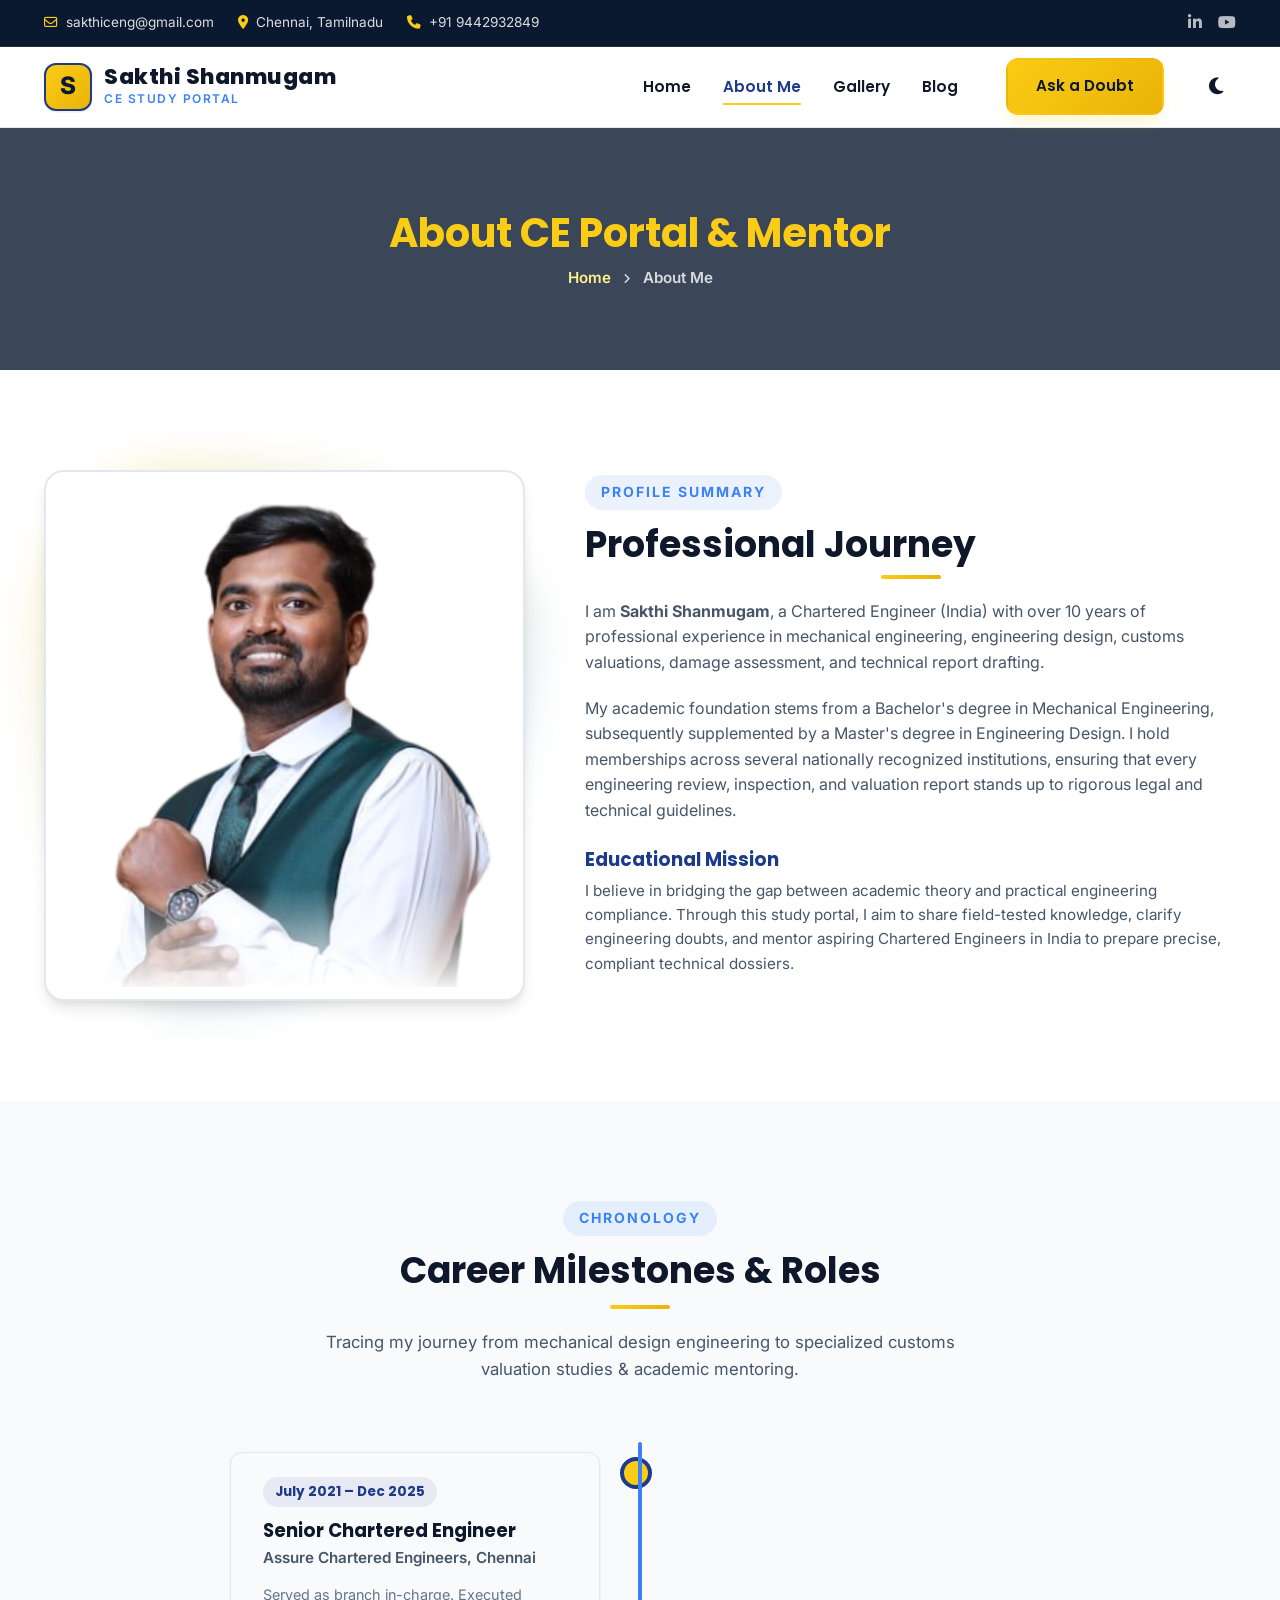
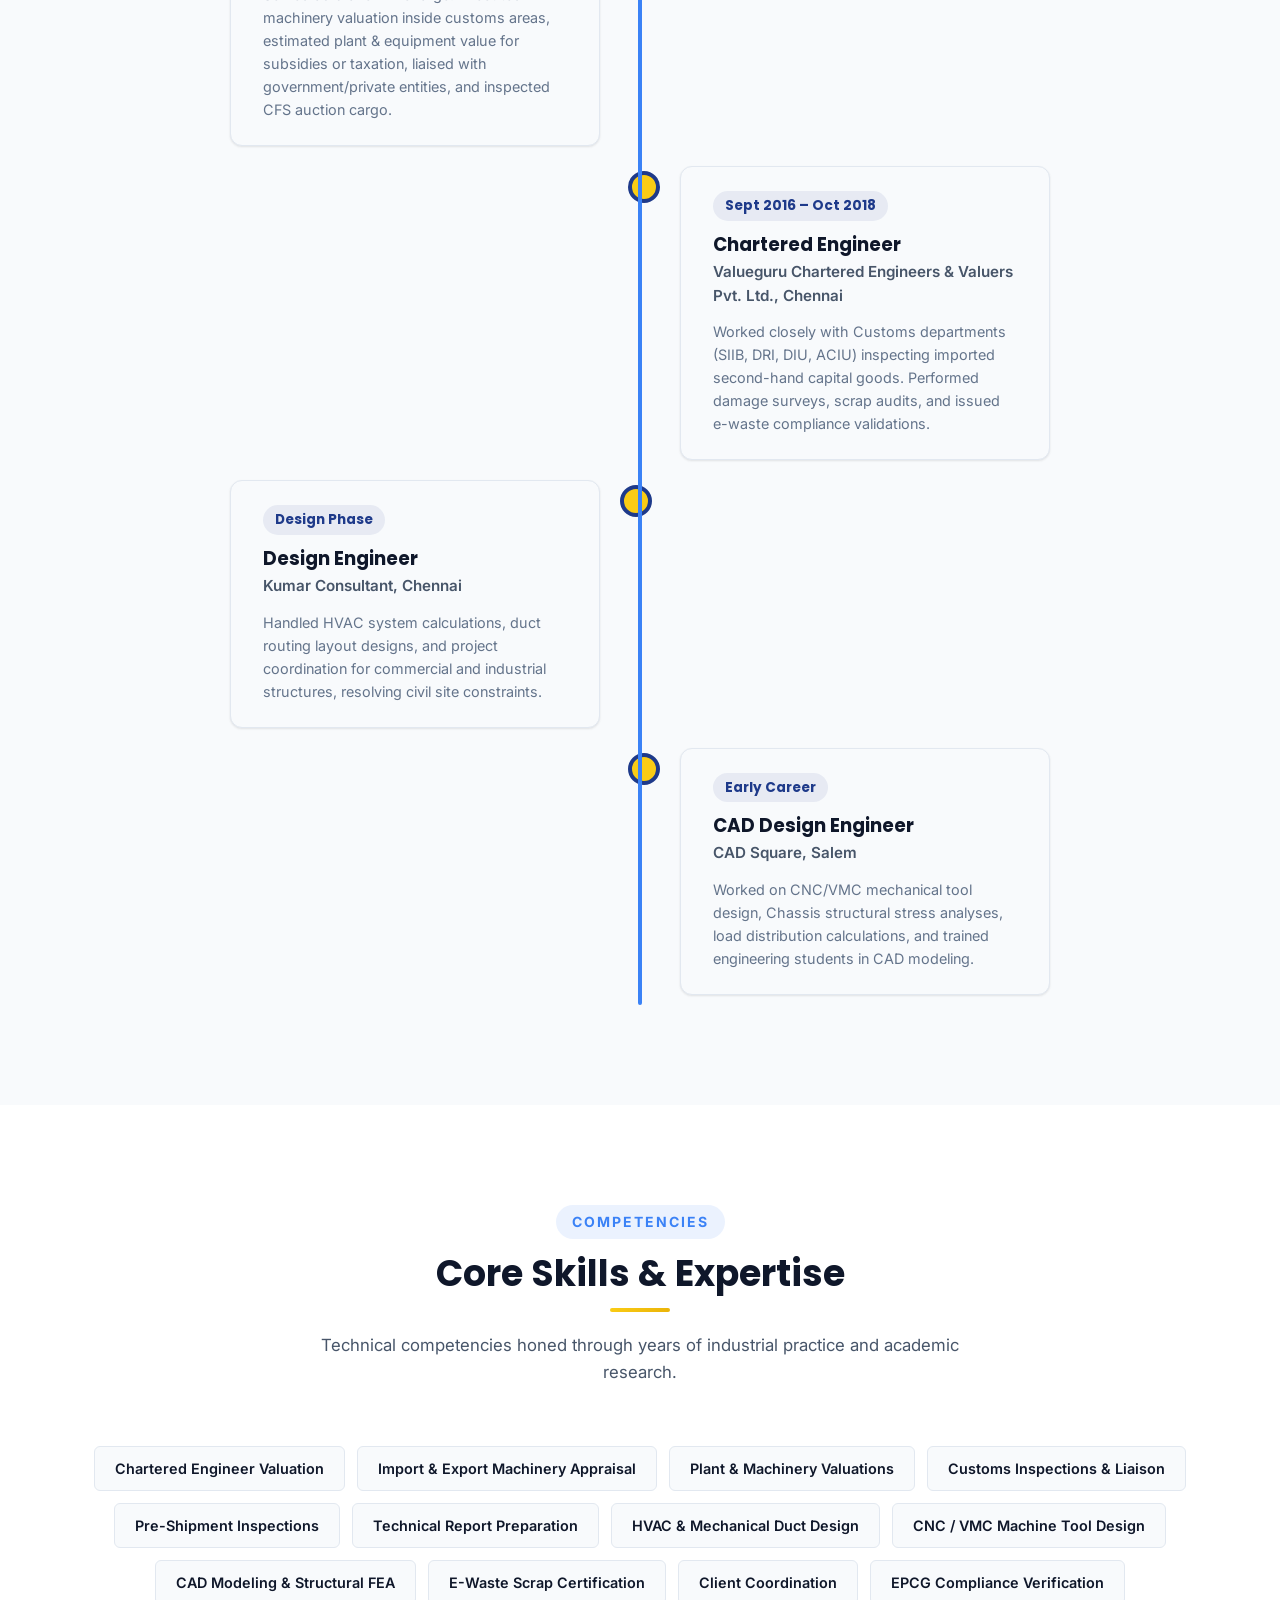
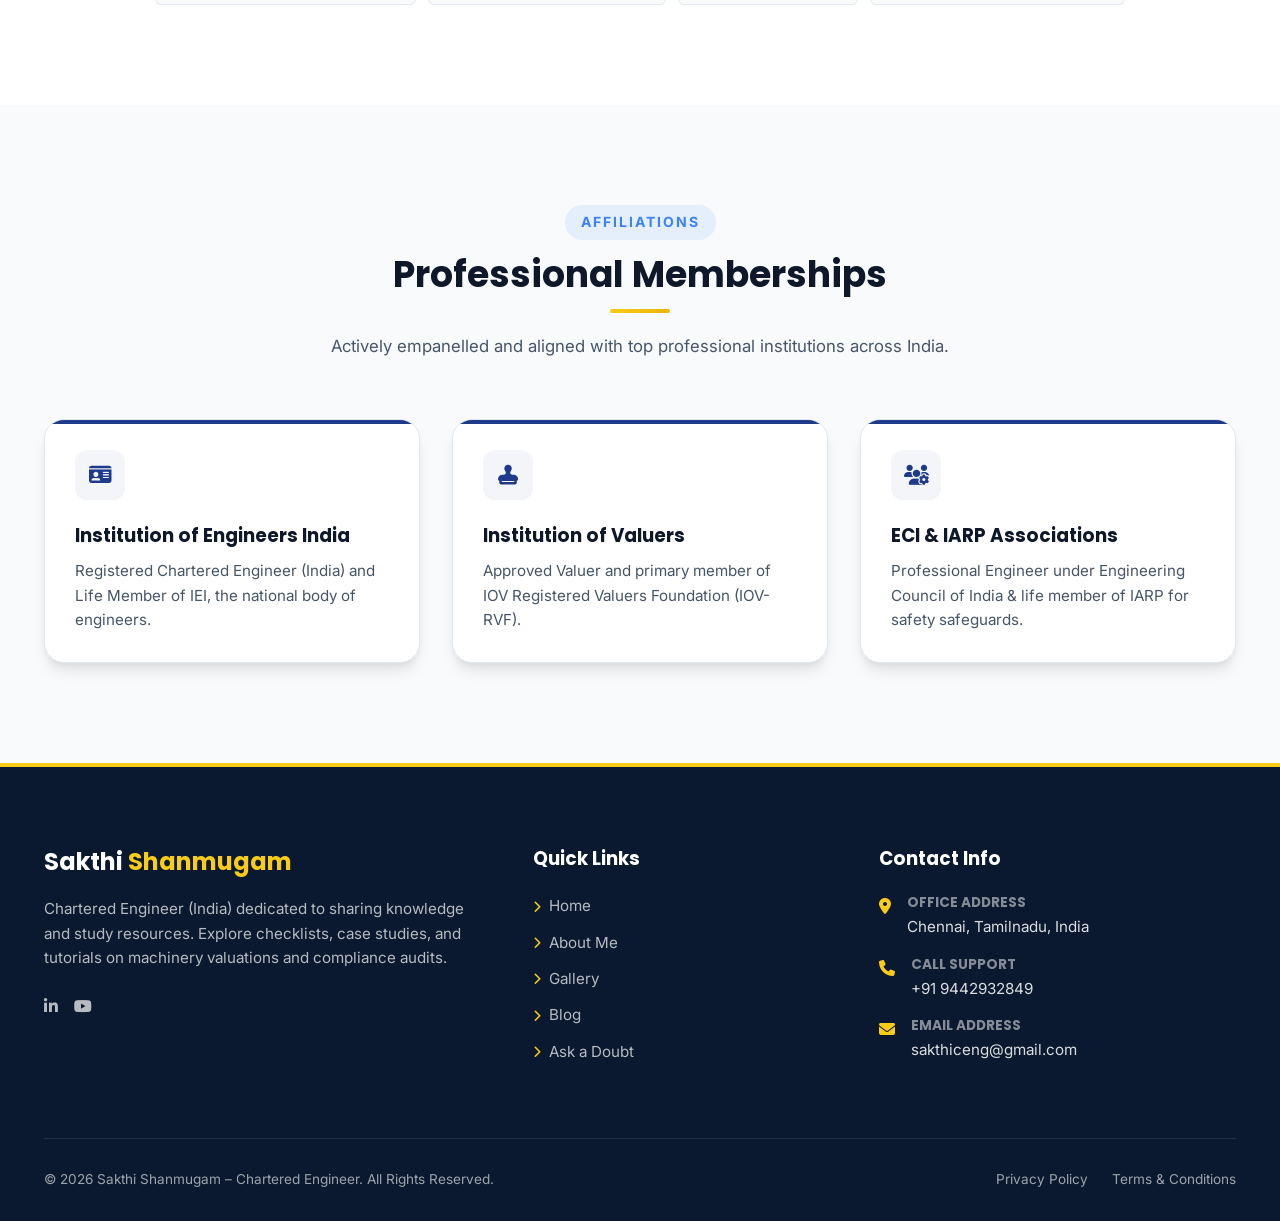
==== commit 68896cba: "Add files via upload" ====
--- a/about.html
+++ b/about.html
@@ -60,7 +60,7 @@
                 <div class="logo-icon-box">S</div>
                 <div class="logo-text-group">
                     <span class="logo-text">Sakthi Shanmugam</span>
-                    <span class="logo-sub">Chartered Engineer</span>
+                    <span class="logo-sub">CE Study Portal</span>
                 </div>
             </a>
             
@@ -69,7 +69,7 @@
                 <li><a href="about.html" class="nav-link active">About Me</a></li>
                 <li><a href="gallery.html" class="nav-link">Gallery</a></li>
                 <li><a href="blog.html" class="nav-link">Blog</a></li>
-                <li class="nav-cta"><a href="contact.html" class="btn btn-accent">Contact Us</a></li>
+                <li class="nav-cta"><a href="contact.html" class="btn btn-accent">Ask a Doubt</a></li>
                 <li>
                     <button class="theme-toggle-btn" aria-label="Toggle Theme">
                         <i class="fa-solid fa-moon"></i>
@@ -107,14 +107,14 @@
             <li><a href="blog.html" class="mobile-nav-link">Blog</a></li>
         </ul>
         <div class="drawer-cta">
-            <a href="contact.html" class="btn btn-accent" style="width: 100%;">Contact Us</a>
+            <a href="contact.html" class="btn btn-accent" style="width: 100%;">Ask a Doubt</a>
         </div>
     </div>
 
     <!-- Inner Page Header Banner -->
     <div class="breadcumb-area" style="background-image: linear-gradient(rgba(10, 25, 47, 0.8), rgba(10, 25, 47, 0.8)), url('https://balamurugan.in/new/wp-content/uploads/2026/04/Banner.png'); padding: 80px 0; background-size: cover; background-position: center; text-align: center; color: var(--color-bg-white);">
         <div class="container">
-            <h2 style="font-size: 2.5rem; font-family: var(--font-heading); margin-bottom: 8px; color: var(--color-accent);">About Me</h2>
+            <h2 style="font-size: 2.5rem; font-family: var(--font-heading); margin-bottom: 8px; color: var(--color-accent);">About CE Portal & Mentor</h2>
             <div class="breadcumb-inner" style="font-size: 0.95rem; font-weight: 600; color: rgba(255, 255, 255, 0.8);">
                 <a href="index.html" style="color: var(--color-accent-light);">Home</a>
                 <i class="fa-solid fa-angle-right" style="margin: 0 8px; font-size: 0.75rem;"></i>
@@ -127,8 +127,11 @@
     <section class="section">
         <div class="container">
             <div class="about-intro-grid">
-                <div class="about-intro-image-frame reveal">
-                    <img src="https://balamurugan.in/new/wp-content/uploads/2025/12/Sakthi-Shanmugan-Chartered-Engineer-About-Me.png" alt="Sakthi Shanmugam profile picture">
+                <div class="about-image-wrapper reveal">
+                    <div class="about-image-bg-glow"></div>
+                    <div class="about-intro-image-frame">
+                        <img src="about-profile.png" alt="Sakthi Shanmugam profile picture">
+                    </div>
                 </div>
                 <div class="about-intro-content reveal reveal-delay-2">
                     <span class="section-subtitle">Profile Summary</span>
@@ -137,8 +140,8 @@
                     <p>My academic foundation stems from a Bachelor's degree in Mechanical Engineering, subsequently supplemented by a Master's degree in Engineering Design. I hold memberships across several nationally recognized institutions, ensuring that every engineering review, inspection, and valuation report stands up to rigorous legal and technical guidelines.</p>
                     
                     <div style="margin-top: 24px;">
-                        <h4 style="font-size: 1.15rem; color: var(--color-primary); margin-bottom: 8px;">Professional Values</h4>
-                        <p style="font-size: 0.95rem; color: var(--color-text-muted);">I believe engineering is built on responsibility, accuracy, and integrity. Every inspection, valuation, and technical dossier carries significant legal weight, and I approach my assignments with a strong commitment to compliance and technical clarity developed through years of active field practice.</p>
+                        <h4 style="font-size: 1.15rem; color: var(--color-primary); margin-bottom: 8px;">Educational Mission</h4>
+                        <p style="font-size: 0.95rem; color: var(--color-text-muted);">I believe in bridging the gap between academic theory and practical engineering compliance. Through this study portal, I aim to share field-tested knowledge, clarify engineering doubts, and mentor aspiring Chartered Engineers in India to prepare precise, compliant technical dossiers.</p>
                     </div>
                 </div>
             </div>
@@ -151,7 +154,7 @@
             <div class="section-header reveal">
                 <span class="section-subtitle">Chronology</span>
                 <h2 class="section-title">Career Milestones & Roles</h2>
-                <p class="section-desc">Tracing my journey from mechanical design engineering to specialized customs valuation & technical certification.</p>
+                <p class="section-desc">Tracing my journey from mechanical design engineering to specialized customs valuation studies & academic mentoring.</p>
             </div>
 
             <div class="timeline">
@@ -260,7 +263,7 @@
             <div class="footer-grid">
                 <div class="footer-brand">
                     <h3>Sakthi <span>Shanmugam</span></h3>
-                    <p>Professional Chartered Engineer with a specialized mechanical background. Empanelled to supply legal valuations, inspections, and EPCG certificates to import/export units.</p>
+                    <p>Chartered Engineer (India) dedicated to sharing knowledge and study resources. Explore checklists, case studies, and tutorials on machinery valuations and compliance audits.</p>
                     <div class="top-social">
                         <a href="#" class="top-social-link" aria-label="LinkedIn"><i class="fa-brands fa-linkedin-in"></i></a>
                         <a href="#" class="top-social-link" aria-label="YouTube"><i class="fa-brands fa-youtube"></i></a>
@@ -273,7 +276,7 @@
                         <li class="footer-link-item"><a href="about.html"><i class="fa-solid fa-chevron-right"></i> About Me</a></li>
                         <li class="footer-link-item"><a href="gallery.html"><i class="fa-solid fa-chevron-right"></i> Gallery</a></li>
                         <li class="footer-link-item"><a href="blog.html"><i class="fa-solid fa-chevron-right"></i> Blog</a></li>
-                        <li class="footer-link-item"><a href="contact.html"><i class="fa-solid fa-chevron-right"></i> Contact Us</a></li>
+                        <li class="footer-link-item"><a href="contact.html"><i class="fa-solid fa-chevron-right"></i> Ask a Doubt</a></li>
                     </ul>
                 </div>
                 <div>
--- a/styles.css
+++ b/styles.css
@@ -91,7 +91,7 @@
 }
 
 /* Theme Smooth Transitions */
-section, .navbar, .feature-card, .service-card, .testimonial-card, .contact-info-card, .contact-form-panel, .timeline-content, .widget, .skill-tag, .filter-btn, .about-intro-image-frame, .hero-image-frame {
+section, .navbar, .feature-card, .service-card, .testimonial-card, .contact-info-card, .contact-form-panel, .timeline-content, .widget, .skill-tag, .filter-btn, .about-image-wrapper, .about-intro-image-frame, .hero-image-frame {
     transition: background-color var(--transition-normal), border-color var(--transition-normal), color var(--transition-normal), box-shadow var(--transition-normal), transform var(--transition-normal);
 }
 
@@ -745,11 +745,56 @@
     box-shadow: var(--shadow-xl);
     border: 2px solid var(--color-border);
     transition: var(--transition-slow);
+    overflow: hidden; /* Clips the bottom fade gradient to the rounded corners */
+    animation: electricGlowHero 8s infinite alternate ease-in-out;
+}
+
+/* Shimmer sweep effect on the profile image */
+.hero-image-frame::before {
+    content: '';
+    position: absolute;
+    top: 0;
+    left: -150%;
+    width: 60%;
+    height: 100%;
+    background: linear-gradient(
+        to right,
+        rgba(255, 255, 255, 0) 0%,
+        rgba(255, 255, 255, 0.45) 50%,
+        rgba(255, 255, 255, 0) 100%
+    );
+    transform: skewX(-25deg);
+    z-index: 4;
+    animation: lightSweep 6s infinite ease-in-out;
+    pointer-events: none;
 }
 
 .hero-image-frame:hover {
     transform: translateY(-8px) rotate(-1deg);
     border-color: var(--color-accent);
+}
+
+/* Gradient fade overlay to cover the cut bottom edge of the profile image */
+.hero-image-frame::after {
+    content: '';
+    position: absolute;
+    bottom: 12px;
+    left: 12px;
+    right: 12px;
+    height: 100px; /* Fade height */
+    background: linear-gradient(to bottom, rgba(10, 25, 47, 0) 0%, rgba(10, 25, 47, 0.95) 100%);
+    pointer-events: none;
+    z-index: 3;
+    border-bottom-left-radius: var(--radius-md);
+    border-bottom-right-radius: var(--radius-md);
+}
+
+/* Theme-specific gradient colors for seamless blending */
+[data-theme="light"] .hero-image-frame::after {
+    background: linear-gradient(to bottom, rgba(255, 255, 255, 0) 0%, rgba(255, 255, 255, 0.95) 100%);
+}
+[data-theme="dark"] .hero-image-frame::after {
+    background: linear-gradient(to bottom, rgba(10, 25, 47, 0) 0%, rgba(10, 25, 47, 0.95) 100%);
 }
 
 .hero-image-frame img {
@@ -757,6 +802,7 @@
     max-width: 440px;
     width: 100%;
     object-fit: cover;
+    object-position: top center; /* Crop from the bottom to keep head and torso in view */
     aspect-ratio: 1;
 }
 
@@ -906,18 +952,111 @@
     align-items: center;
 }
 
+/* Interactive About Image Wrapper & Glowing Backlight */
+.about-image-wrapper {
+    position: relative;
+    z-index: 2;
+    display: flex;
+    justify-content: center;
+    align-items: center;
+    width: 100%;
+}
+
+.about-image-bg-glow {
+    position: absolute;
+    width: 104%;
+    height: 104%;
+    background: linear-gradient(135deg, var(--color-accent), var(--color-primary-light));
+    border-radius: 30% 70% 70% 30% / 30% 30% 70% 70%;
+    filter: blur(20px);
+    opacity: 0.2;
+    z-index: 1;
+    animation: wave 10s ease-in-out infinite alternate-reverse;
+    pointer-events: none;
+    transition: var(--transition-slow);
+}
+
+[data-theme="dark"] .about-image-bg-glow {
+    opacity: 0.32;
+    filter: blur(25px);
+    background: linear-gradient(135deg, var(--color-accent), var(--color-accent-light), var(--color-primary-light));
+}
+
+.about-image-wrapper:hover .about-image-bg-glow {
+    opacity: 0.48;
+    filter: blur(30px);
+    transform: scale(1.06) rotate(8deg);
+}
+
 .about-intro-image-frame {
+    position: relative;
+    z-index: 2;
     background-color: var(--color-bg-white);
     padding: 12px;
     border-radius: var(--radius-lg);
     box-shadow: var(--shadow-lg);
-    border: 1px solid var(--color-border);
+    border: 2px solid var(--color-border);
+    overflow: hidden; /* Clips the bottom fade gradient to the rounded corners */
+    animation: electricGlowAbout 6s infinite alternate ease-in-out;
+    transition: var(--transition-slow);
+    width: 100%;
+}
+
+.about-image-wrapper:hover .about-intro-image-frame {
+    transform: translateY(-8px) rotate(1deg); /* Subtle tilt like hero image */
+    border-color: var(--color-accent);
+    box-shadow: 0 20px 40px rgba(0, 0, 0, 0.35), 0 0 35px rgba(250, 204, 21, 0.5);
+}
+
+/* Shimmer sweep effect on the about image */
+.about-intro-image-frame::before {
+    content: '';
+    position: absolute;
+    top: 0;
+    left: -150%;
+    width: 60%;
+    height: 100%;
+    background: linear-gradient(
+        to right,
+        rgba(255, 255, 255, 0) 0%,
+        rgba(255, 255, 255, 0.45) 50%,
+        rgba(255, 255, 255, 0) 100%
+    );
+    transform: skewX(-25deg);
+    z-index: 4;
+    animation: lightSweep 6s infinite ease-in-out;
+    animation-delay: 3s; /* Staggered shimmer from hero image */
+    pointer-events: none;
+}
+
+/* Gradient fade overlay to cover the cut bottom edge of the about profile image */
+.about-intro-image-frame::after {
+    content: '';
+    position: absolute;
+    bottom: 12px;
+    left: 12px;
+    right: 12px;
+    height: 100px; /* Fade height */
+    background: linear-gradient(to bottom, rgba(10, 25, 47, 0) 0%, rgba(10, 25, 47, 0.95) 100%);
+    pointer-events: none;
+    z-index: 3;
+    border-bottom-left-radius: var(--radius-md);
+    border-bottom-right-radius: var(--radius-md);
+}
+
+/* Theme-specific gradient colors for seamless blending */
+[data-theme="light"] .about-intro-image-frame::after {
+    background: linear-gradient(to bottom, rgba(255, 255, 255, 0) 0%, rgba(255, 255, 255, 0.95) 100%);
+}
+[data-theme="dark"] .about-intro-image-frame::after {
+    background: linear-gradient(to bottom, rgba(10, 25, 47, 0) 0%, rgba(10, 25, 47, 0.95) 100%);
 }
 
 .about-intro-image-frame img {
     border-radius: var(--radius-md);
     width: 100%;
     object-fit: cover;
+    object-position: top center; /* Crop from the bottom to keep head and torso in view */
     aspect-ratio: 0.9;
 }
 
@@ -1338,7 +1477,8 @@
 
 .blog-meta {
     display: flex;
-    gap: 24px;
+    flex-wrap: wrap;
+    gap: 12px 24px;
     font-size: 0.85rem;
     color: var(--color-text-light);
     margin-bottom: 16px;
@@ -1350,6 +1490,7 @@
     display: flex;
     align-items: center;
     gap: 8px;
+    white-space: nowrap;
 }
 
 .blog-meta-item i {
@@ -1660,58 +1801,95 @@
 }
 
 .gallery-grid {
-    display: grid;
-    grid-template-columns: repeat(4, 1fr);
-    gap: 24px;
+    column-count: 3;
+    column-gap: 20px;
 }
 
 .gallery-item {
     position: relative;
-    border-radius: var(--radius-md);
+    border-radius: 16px;
     overflow: hidden;
-    height: 250px;
-    box-shadow: var(--shadow-sm);
+    height: auto;
+    background-color: var(--color-bg-alt);
     border: 1px solid var(--color-border);
+    box-shadow: var(--shadow-md);
     cursor: pointer;
+    display: inline-block;
+    width: 100%;
+    margin-bottom: 20px;
+    break-inside: avoid;
+    transition: all 0.3s cubic-bezier(0.4, 0, 0.2, 1);
+}
+
+/* Shimmer gloss sweep on hover for gallery items */
+.gallery-item::before {
+    content: '';
+    position: absolute;
+    top: 0;
+    left: -150%;
+    width: 50%;
+    height: 100%;
+    background: linear-gradient(
+        to right,
+        rgba(255, 255, 255, 0) 0%,
+        rgba(255, 255, 255, 0.45) 50%,
+        rgba(255, 255, 255, 0) 100%
+    );
+    transform: skewX(-25deg);
+    z-index: 4;
+    pointer-events: none;
+}
+
+.gallery-item:hover::before {
+    animation: gallerySweep 0.8s ease-out forwards;
+}
+
+.gallery-item:hover {
+    transform: translateY(-6px);
+    box-shadow: var(--shadow-lg);
+    border-color: var(--color-primary-light);
 }
 
 .gallery-item img {
     width: 100%;
-    height: 100%;
-    object-fit: cover;
-    transition: var(--transition-slow);
-}
-
+    height: auto;
+    display: block;
+    object-fit: contain; /* ensures images show fully in native aspect ratios */
+    transition: transform 0.6s cubic-bezier(0.4, 0, 0.2, 1);
+}
+
+.gallery-item:hover img {
+    transform: scale(1.03); /* Subtle zoom keeps watermarks fully inside view */
+}
+
+/* Elegant bottom fade overlay, showing title and category only on hover */
 .gallery-overlay {
     position: absolute;
-    top: 0;
+    bottom: 0;
     left: 0;
     width: 100%;
-    height: 100%;
-    background: linear-gradient(to top, rgba(10,25,47,0.9) 0%, rgba(30,58,138,0.2) 100%);
+    background: linear-gradient(to top, rgba(10, 25, 47, 0.95) 0%, rgba(10, 25, 47, 0.6) 60%, rgba(10, 25, 47, 0) 100%);
     display: flex;
     flex-direction: column;
     justify-content: flex-end;
-    padding: 20px;
+    padding: 30px 20px 20px 20px;
     opacity: 0;
-    transition: var(--transition-normal);
-}
-
-.gallery-item:hover img {
-    transform: scale(1.08);
+    transform: translateY(10px);
+    transition: all 0.3s ease;
+    pointer-events: none;
 }
 
 .gallery-item:hover .gallery-overlay {
     opacity: 1;
+    transform: translateY(0);
 }
 
 .gallery-title {
     color: #ffffff;
-    font-size: 1rem;
-    font-weight: 700;
+    font-size: 1.05rem;
+    font-weight: 600;
     margin-bottom: 4px;
-    transform: translateY(10px);
-    transition: var(--transition-normal);
+    font-family: var(--font-heading);
 }
 
 .gallery-category {
@@ -1719,14 +1897,7 @@
     font-size: 0.75rem;
     text-transform: uppercase;
     font-weight: 700;
-    transform: translateY(10px);
-    transition: var(--transition-normal);
-    transition-delay: 0.05s;
-}
-
-.gallery-item:hover .gallery-title,
-.gallery-item:hover .gallery-category {
-    transform: translateY(0);
+    letter-spacing: 0.5px;
 }
 
 /* Lightbox Modal */
@@ -2104,6 +2275,16 @@
     .timeline-right {
         left: 0%;
     }
+    
+    /* Responsive Gallery Grid for Tablet */
+    .gallery-grid {
+        column-count: 2;
+        column-gap: 16px;
+    }
+    
+    .gallery-item {
+        margin-bottom: 16px;
+    }
 }
 
 @media (max-width: 768px) {
@@ -2183,7 +2364,12 @@
     }
     
     .gallery-grid {
-        grid-template-columns: repeat(2, 1fr);
+        column-count: 2;
+        column-gap: 16px;
+    }
+    
+    .gallery-item {
+        margin-bottom: 16px;
     }
     
     .form-row {
@@ -2197,11 +2383,61 @@
     .hero-title {
         font-size: 2.25rem;
     }
+
+    /* Responsive Blog Card & Layout Overrides */
+    .blog-large-body {
+        padding: 24px 20px;
+    }
+    
+    .blog-large-title {
+        font-size: 1.45rem;
+    }
+    
+    .blog-meta {
+        gap: 10px 16px;
+    }
+    
+    .blog-posts-list {
+        gap: 30px;
+    }
+    
+    .blog-single-title {
+        font-size: 1.8rem;
+    }
+    
+    /* Center and align hero and about images on mobile/tablet viewports */
+    .hero-image-wrapper {
+        justify-content: center;
+        margin-top: 30px;
+    }
+    
+    .hero-image-frame {
+        max-width: 320px;
+        width: 90%;
+        margin: 0 auto;
+    }
+    
+    /* Hide the floating badges on tablets and mobile screens to prevent overlap layout breakage */
+    .hero-badge {
+        display: none !important;
+    }
+    
+    /* Center and size about profile picture on mobile/tablet */
+    .about-image-wrapper {
+        max-width: 320px;
+        width: 90%;
+        margin: 0 auto 30px auto;
+    }
 }
 
 @media (max-width: 480px) {
     .gallery-grid {
-        grid-template-columns: 1fr;
+        column-count: 1;
+        column-gap: 0;
+    }
+    
+    .gallery-item {
+        margin-bottom: 16px;
     }
     
     .hero-badge {
@@ -2335,6 +2571,7 @@
     width: 100%;
     height: 100%;
     object-fit: cover;
+    object-position: top center;
 }
 
 .widget-bio-name {
@@ -2889,3 +3126,57 @@
 .faq-item.active .faq-answer {
     padding: 0 24px;
 }
+
+/* ==========================================================================
+   New Glow & Light Sweep Animations (Lightning Effects)
+   ========================================================================== */
+@keyframes lightSweep {
+    0% {
+        left: -150%;
+    }
+    50% {
+        left: 150%;
+    }
+    100% {
+        left: 150%;
+    }
+}
+
+@keyframes gallerySweep {
+    0% {
+        left: -150%;
+    }
+    100% {
+        left: 150%;
+    }
+}
+
+@keyframes electricGlowHero {
+    0% {
+        border-color: var(--color-border);
+        box-shadow: var(--shadow-xl);
+    }
+    50% {
+        border-color: var(--color-primary-light);
+        box-shadow: 0 0 25px rgba(59, 130, 246, 0.45), var(--shadow-xl);
+    }
+    100% {
+        border-color: var(--color-accent);
+        box-shadow: 0 0 25px rgba(250, 204, 21, 0.4), var(--shadow-xl);
+    }
+}
+
+@keyframes electricGlowAbout {
+    0% {
+        border-color: var(--color-border);
+        box-shadow: var(--shadow-lg);
+    }
+    50% {
+        border-color: var(--color-accent);
+        box-shadow: 0 0 20px rgba(250, 204, 21, 0.35), var(--shadow-lg);
+    }
+    100% {
+        border-color: var(--color-primary-light);
+        box-shadow: 0 0 20px rgba(59, 130, 246, 0.4), var(--shadow-lg);
+    }
+}
